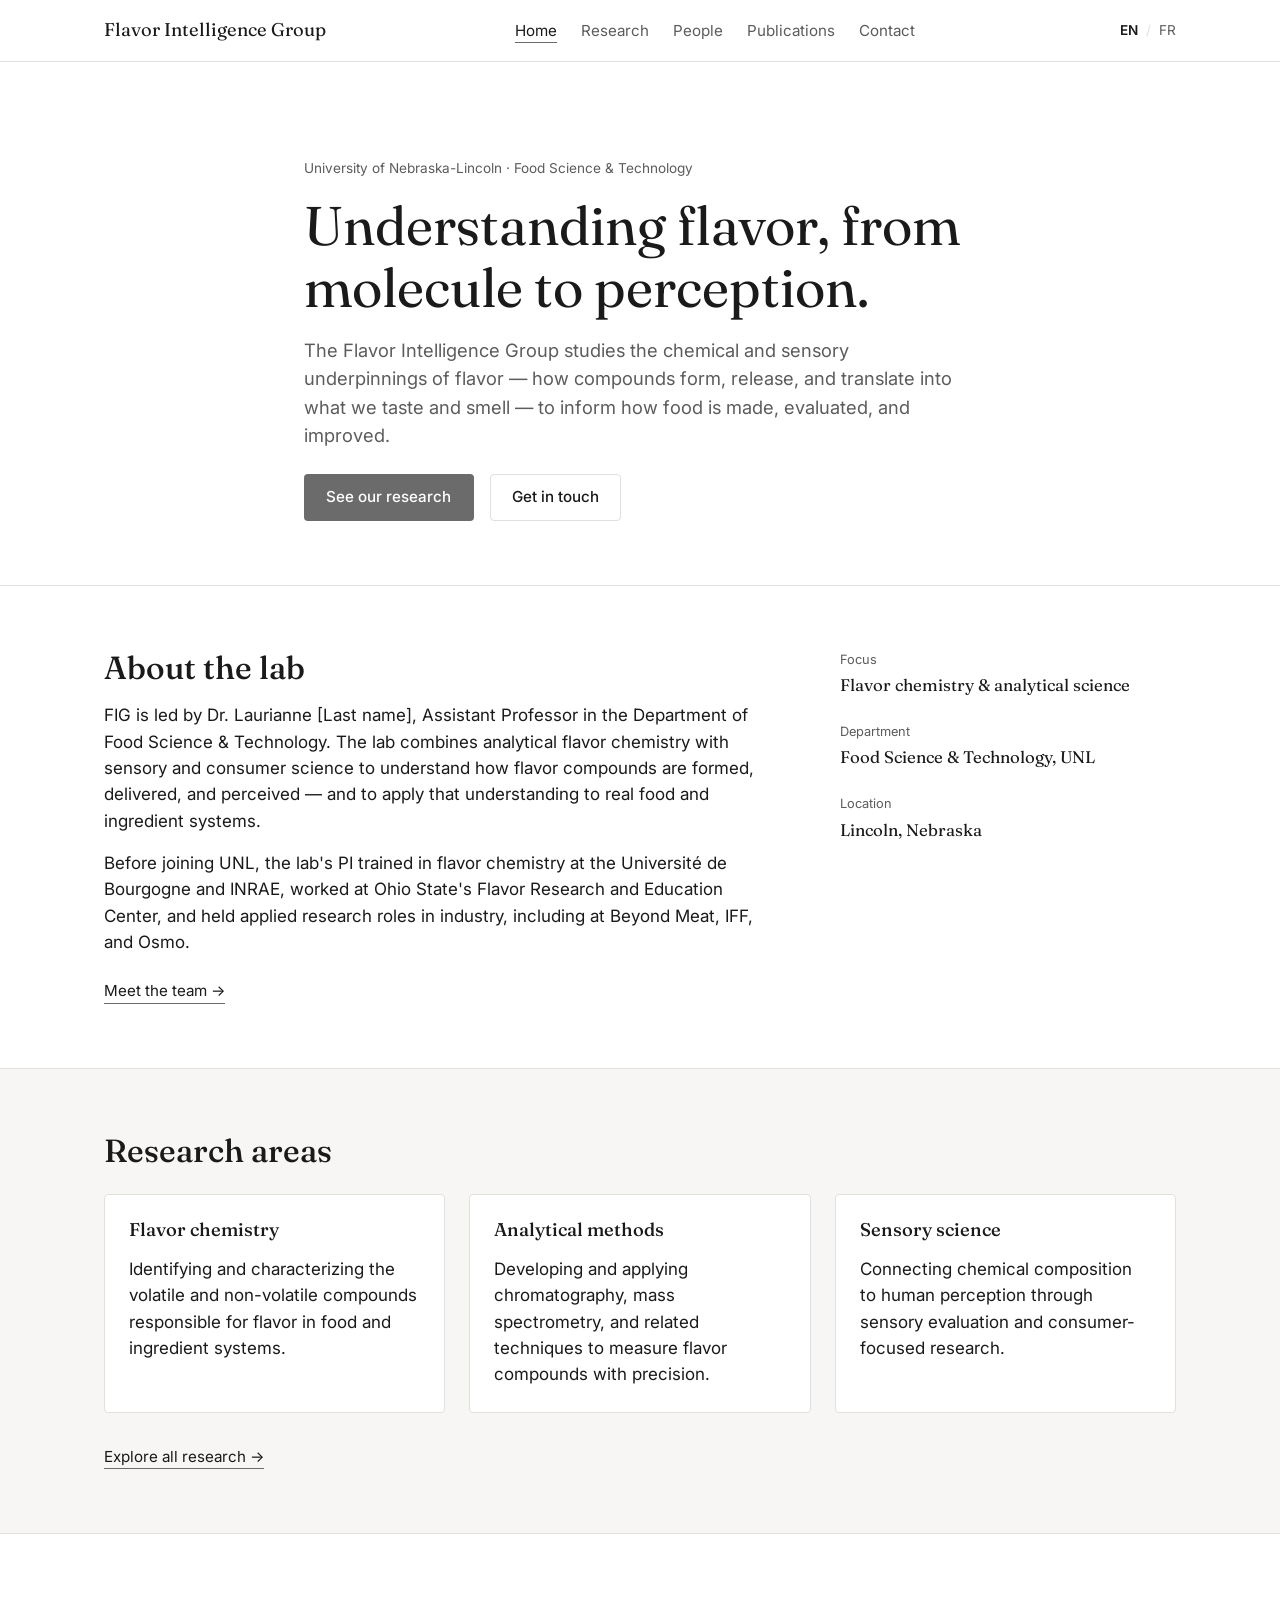
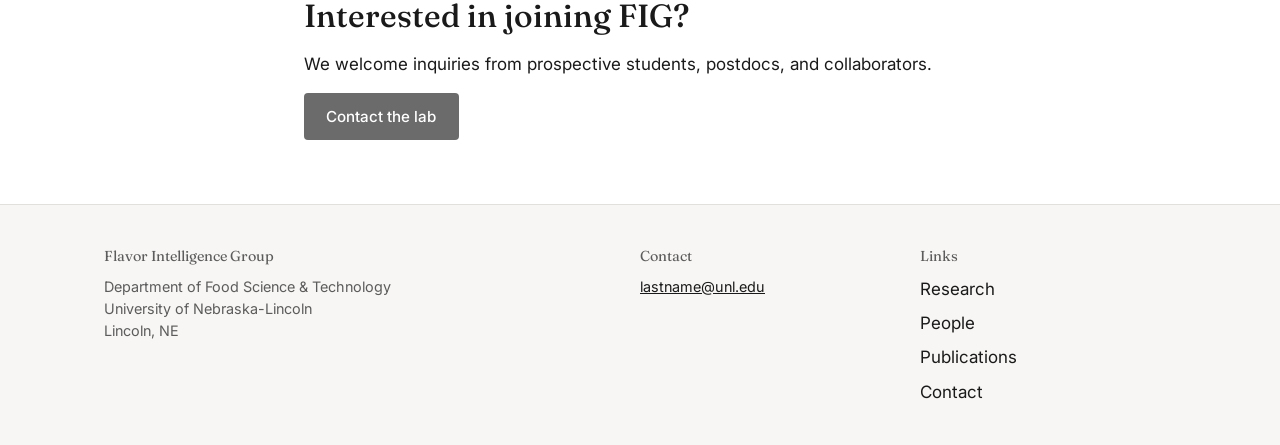
==== index.html @ 3fa43615 "Add EN/FR language toggle" ====
<!doctype html>
<html lang="en">
<head>
<meta charset="utf-8">
<meta name="viewport" content="width=device-width, initial-scale=1">
<title>Flavor Intelligence Group — UNL</title>
<meta name="description" content="The Flavor Intelligence Group (FIG) at the University of Nebraska-Lincoln studies the chemistry and perception of flavor.">
<link rel="preconnect" href="https://fonts.googleapis.com">
<link rel="preconnect" href="https://fonts.gstatic.com" crossorigin>
<link href="https://fonts.googleapis.com/css2?family=Fraunces:opsz,wght@9..144,400;9..144,500;9..144,600&family=Inter:wght@400;500;600&display=swap" rel="stylesheet">
<link rel="stylesheet" href="styles.css">
</head>
<body>

<header class="site-header">
  <div class="wrap header-inner">
    <a class="wordmark" href="index.html">
      <span class="wordmark-full">Flavor Intelligence Group</span>
      <span class="wordmark-short">FIG</span>
    </a>
    <nav class="site-nav" aria-label="Primary">
      <ul>
        <li><a href="index.html" aria-current="page" data-i18n="nav.home">Home</a></li>
        <li><a href="research.html" data-i18n="nav.research">Research</a></li>
        <li><a href="people.html" data-i18n="nav.people">People</a></li>
        <li><a href="publications.html" data-i18n="nav.publications">Publications</a></li>
        <li><a href="contact.html" data-i18n="nav.contact">Contact</a></li>
      </ul>
    </nav>
    <div class="lang-switch" role="group" aria-label="Language">
      <button type="button" data-lang="en" class="lang-btn is-active">EN</button>
      <span class="lang-sep" aria-hidden="true">/</span>
      <button type="button" data-lang="fr" class="lang-btn">FR</button>
    </div>
  </div>
</header>

<main>

  <!-- ============ HERO ============ -->
  <section class="hero">
    <div class="wrap hero-inner">
      <p class="eyebrow" data-i18n="hero.eyebrow">University of Nebraska-Lincoln · Food Science &amp; Technology</p>
      <h1 data-i18n="hero.title">Understanding flavor, from molecule to perception.</h1>
      <p class="hero-lede" data-i18n="hero.lede">
        The Flavor Intelligence Group studies the chemical and sensory
        underpinnings of flavor — how compounds form, release, and
        translate into what we taste and smell — to inform how food is
        made, evaluated, and improved.
      </p>
      <div class="hero-actions">
        <a class="button button-primary" href="research.html" data-i18n="hero.ctaResearch">See our research</a>
        <a class="button button-ghost" href="contact.html" data-i18n="hero.ctaContact">Get in touch</a>
      </div>
    </div>
  </section>

  <!-- ============ INTRO / PI STATEMENT ============ -->
  <section class="section intro">
    <div class="wrap intro-grid">
      <div class="intro-text">
        <h2 data-i18n="about.title">About the lab</h2>
        <p data-i18n="about.p1">
          FIG is led by Dr. Laurianne [Last name], Assistant Professor in
          the Department of Food Science &amp; Technology. The lab combines
          analytical flavor chemistry with sensory and consumer science to
          understand how flavor compounds are formed, delivered, and
          perceived — and to apply that understanding to real food and
          ingredient systems.
        </p>
        <p data-i18n="about.p2">
          Before joining UNL, the lab's PI trained in flavor chemistry at
          the Université de Bourgogne and INRAE, worked at Ohio State's
          Flavor Research and Education Center, and held applied research
          roles in industry, including at Beyond Meat, IFF, and Osmo.
        </p>
        <a class="text-link" href="people.html" data-i18n="about.link">Meet the team →</a>
      </div>
      <div class="intro-fact">
        <dl class="fact-list">
          <div class="fact">
            <dt data-i18n="fact.focus.label">Focus</dt>
            <dd data-i18n="fact.focus.value">Flavor chemistry &amp; analytical science</dd>
          </div>
          <div class="fact">
            <dt data-i18n="fact.dept.label">Department</dt>
            <dd data-i18n="fact.dept.value">Food Science &amp; Technology, UNL</dd>
          </div>
          <div class="fact">
            <dt data-i18n="fact.location.label">Location</dt>
            <dd data-i18n="fact.location.value">Lincoln, Nebraska</dd>
          </div>
        </dl>
      </div>
    </div>
  </section>

  <!-- ============ RESEARCH AREAS ============ -->
  <section class="section research-teaser">
    <div class="wrap">
      <h2 data-i18n="research.title">Research areas</h2>
      <div class="card-grid">
        <article class="card">
          <h3 data-i18n="research.card1.title">Flavor chemistry</h3>
          <p data-i18n="research.card1.body">
            Identifying and characterizing the volatile and non-volatile
            compounds responsible for flavor in food and ingredient
            systems.
          </p>
        </article>
        <article class="card">
          <h3 data-i18n="research.card2.title">Analytical methods</h3>
          <p data-i18n="research.card2.body">
            Developing and applying chromatography, mass spectrometry, and
            related techniques to measure flavor compounds with precision.
          </p>
        </article>
        <article class="card">
          <h3 data-i18n="research.card3.title">Sensory science</h3>
          <p data-i18n="research.card3.body">
            Connecting chemical composition to human perception through
            sensory evaluation and consumer-focused research.
          </p>
        </article>
      </div>
      <a class="text-link" href="research.html" data-i18n="research.link">Explore all research →</a>
    </div>
  </section>

  <!-- ============ CALLOUT / JOIN ============ -->
  <section class="section callout">
    <div class="wrap callout-inner">
      <h2 data-i18n="callout.title">Interested in joining FIG?</h2>
      <p data-i18n="callout.body">We welcome inquiries from prospective students, postdocs, and collaborators.</p>
      <a class="button button-primary" href="contact.html" data-i18n="callout.cta">Contact the lab</a>
    </div>
  </section>

</main>

<footer class="site-footer">
  <div class="wrap footer-inner">
    <div>
      <p class="footer-title">Flavor Intelligence Group</p>
      <p data-i18n="footer.address">Department of Food Science &amp; Technology<br>
      University of Nebraska-Lincoln<br>
      Lincoln, NE</p>
    </div>
    <div>
      <p class="footer-title" data-i18n="footer.contactTitle">Contact</p>
      <p><a href="mailto:lastname@unl.edu">lastname@unl.edu</a></p>
    </div>
    <div>
      <p class="footer-title" data-i18n="footer.linksTitle">Links</p>
      <ul class="footer-links">
        <li><a href="research.html" data-i18n="nav.research">Research</a></li>
        <li><a href="people.html" data-i18n="nav.people">People</a></li>
        <li><a href="publications.html" data-i18n="nav.publications">Publications</a></li>
        <li><a href="contact.html" data-i18n="nav.contact">Contact</a></li>
      </ul>
    </div>
  </div>
</footer>

<script>
(function () {
  var translations = {
    en: {
      "nav.home": "Home",
      "nav.research": "Research",
      "nav.people": "People",
      "nav.publications": "Publications",
      "nav.contact": "Contact",
      "hero.eyebrow": "University of Nebraska-Lincoln · Food Science &amp; Technology",
      "hero.title": "Understanding flavor, from molecule to perception.",
      "hero.lede": "The Flavor Intelligence Group studies the chemical and sensory underpinnings of flavor — how compounds form, release, and translate into what we taste and smell — to inform how food is made, evaluated, and improved.",
      "hero.ctaResearch": "See our research",
      "hero.ctaContact": "Get in touch",
      "about.title": "About the lab",
      "about.p1": "FIG is led by Dr. Laurianne [Last name], Assistant Professor in the Department of Food Science &amp; Technology. The lab combines analytical flavor chemistry with sensory and consumer science to understand how flavor compounds are formed, delivered, and perceived — and to apply that understanding to real food and ingredient systems.",
      "about.p2": "Before joining UNL, the lab's PI trained in flavor chemistry at the Université de Bourgogne and INRAE, worked at Ohio State's Flavor Research and Education Center, and held applied research roles in industry, including at Beyond Meat, IFF, and Osmo.",
      "about.link": "Meet the team →",
      "fact.focus.label": "Focus",
      "fact.focus.value": "Flavor chemistry &amp; analytical science",
      "fact.dept.label": "Department",
      "fact.dept.value": "Food Science &amp; Technology, UNL",
      "fact.location.label": "Location",
      "fact.location.value": "Lincoln, Nebraska",
      "research.title": "Research areas",
      "research.card1.title": "Flavor chemistry",
      "research.card1.body": "Identifying and characterizing the volatile and non-volatile compounds responsible for flavor in food and ingredient systems.",
      "research.card2.title": "Analytical methods",
      "research.card2.body": "Developing and applying chromatography, mass spectrometry, and related techniques to measure flavor compounds with precision.",
      "research.card3.title": "Sensory science",
      "research.card3.body": "Connecting chemical composition to human perception through sensory evaluation and consumer-focused research.",
      "research.link": "Explore all research →",
      "callout.title": "Interested in joining FIG?",
      "callout.body": "We welcome inquiries from prospective students, postdocs, and collaborators.",
      "callout.cta": "Contact the lab",
      "footer.address": "Department of Food Science &amp; Technology<br>University of Nebraska-Lincoln<br>Lincoln, NE",
      "footer.contactTitle": "Contact",
      "footer.linksTitle": "Links",
      "title": "Flavor Intelligence Group — UNL",
      "metaDescription": "The Flavor Intelligence Group (FIG) at the University of Nebraska-Lincoln studies the chemistry and perception of flavor."
    },
    fr: {
      "nav.home": "Accueil",
      "nav.research": "Recherche",
      "nav.people": "Équipe",
      "nav.publications": "Publications",
      "nav.contact": "Contact",
      "hero.eyebrow": "University of Nebraska-Lincoln · Sciences et technologie des aliments",
      "hero.title": "Comprendre la flaveur, de la molécule à la perception.",
      "hero.lede": "Le Flavor Intelligence Group étudie les fondements chimiques et sensoriels de la flaveur — comment les composés se forment, se libèrent et se traduisent en goût et en odeur — pour éclairer la façon dont les aliments sont conçus, évalués et améliorés.",
      "hero.ctaResearch": "Découvrir nos recherches",
      "hero.ctaContact": "Nous contacter",
      "about.title": "À propos du laboratoire",
      "about.p1": "Le FIG est dirigé par le Dr Laurianne [Nom de famille], professeure adjointe au Département des sciences et technologie des aliments. Le laboratoire allie la chimie analytique de la flaveur aux sciences sensorielles et du consommateur afin de comprendre comment les composés de flaveur se forment, se libèrent et sont perçus — et d'appliquer ces connaissances à des systèmes alimentaires et ingrédients réels.",
      "about.p2": "Avant de rejoindre l'UNL, la responsable du laboratoire s'est formée à la chimie de la flaveur à l'Université de Bourgogne et à l'INRAE, a travaillé au Flavor Research and Education Center de l'Ohio State University, et a occupé des postes de recherche appliquée dans l'industrie, notamment chez Beyond Meat, IFF et Osmo.",
      "about.link": "Découvrir l'équipe →",
      "fact.focus.label": "Domaine",
      "fact.focus.value": "Chimie de la flaveur et sciences analytiques",
      "fact.dept.label": "Département",
      "fact.dept.value": "Sciences et technologie des aliments, UNL",
      "fact.location.label": "Localisation",
      "fact.location.value": "Lincoln, Nebraska",
      "research.title": "Axes de recherche",
      "research.card1.title": "Chimie de la flaveur",
      "research.card1.body": "Identifier et caractériser les composés volatils et non volatils responsables de la flaveur dans les aliments et les ingrédients.",
      "research.card2.title": "Méthodes analytiques",
      "research.card2.body": "Développer et appliquer la chromatographie, la spectrométrie de masse et des techniques associées pour mesurer les composés de flaveur avec précision.",
      "research.card3.title": "Sciences sensorielles",
      "research.card3.body": "Relier la composition chimique à la perception humaine par l'évaluation sensorielle et des recherches centrées sur le consommateur.",
      "research.link": "Explorer toutes nos recherches →",
      "callout.title": "Vous souhaitez rejoindre le FIG ?",
      "callout.body": "Nous accueillons volontiers les candidatures d'étudiants, de postdoctorants et de collaborateurs potentiels.",
      "callout.cta": "Contacter le laboratoire",
      "footer.address": "Département des sciences et technologie des aliments<br>University of Nebraska-Lincoln<br>Lincoln, NE",
      "footer.contactTitle": "Contact",
      "footer.linksTitle": "Liens",
      "title": "Flavor Intelligence Group — UNL",
      "metaDescription": "Le Flavor Intelligence Group (FIG) de l'University of Nebraska-Lincoln étudie la chimie et la perception de la flaveur."
    }
  };

  var STORAGE_KEY = "fig-lang";

  function applyLang(lang) {
    var dict = translations[lang] || translations.en;
    document.querySelectorAll("[data-i18n]").forEach(function (el) {
      var key = el.getAttribute("data-i18n");
      if (dict[key] !== undefined) el.innerHTML = dict[key];
    });
    document.title = dict.title;
    var metaDesc = document.querySelector('meta[name="description"]');
    if (metaDesc) metaDesc.setAttribute("content", dict.metaDescription);
    document.documentElement.setAttribute("lang", lang);
    document.querySelectorAll(".lang-btn").forEach(function (btn) {
      btn.classList.toggle("is-active", btn.getAttribute("data-lang") === lang);
    });
    try { localStorage.setItem(STORAGE_KEY, lang); } catch (e) {}
  }

  document.querySelectorAll(".lang-btn").forEach(function (btn) {
    btn.addEventListener("click", function () {
      applyLang(btn.getAttribute("data-lang"));
    });
  });

  var saved;
  try { saved = localStorage.getItem(STORAGE_KEY); } catch (e) {}
  if (saved === "fr" || saved === "en") applyLang(saved);
})();
</script>

</body>
</html>
---- styles.css ----
/* =========================================================
   FIG — foundation stylesheet
   Everything you're likely to want to restyle lives in the
   :root block below. Swap these values and the whole site
   follows. Layout/structure rules are further down and
   shouldn't need to change much.
   ========================================================= */

:root {
  /* ---- Color: replace with your own palette ---- */
  --color-bg:        #ffffff;
  --color-bg-alt:     #f7f6f4;   /* used for alternating section backgrounds */
  --color-text:       #1a1a1a;
  --color-text-muted: #5c5c5c;
  --color-border:     #e2e0dc;
  --color-accent:     #6b6b6b;   /* placeholder — swap for your brand color */
  --color-accent-contrast: #ffffff; /* text color on top of --color-accent */

  /* ---- Type ---- */
  --font-display: "Fraunces", Georgia, "Times New Roman", serif;
  --font-body: "Inter", -apple-system, BlinkMacSystemFont, "Segoe UI", sans-serif;

  /* ---- Scale & rhythm ---- */
  --content-max: 1120px;
  --content-narrow: 720px;
  --radius: 4px;
  --space-1: 0.5rem;
  --space-2: 1rem;
  --space-3: 1.5rem;
  --space-4: 2.5rem;
  --space-5: 4rem;
  --space-6: 6rem;
}

/* ---------------------------------------------------------
   Reset & base
   --------------------------------------------------------- */
*, *::before, *::after { box-sizing: border-box; }

html {
  -webkit-text-size-adjust: 100%;
}

body {
  margin: 0;
  font-family: var(--font-body);
  color: var(--color-text);
  background: var(--color-bg);
  line-height: 1.55;
  font-size: 17px;
}

h1, h2, h3, h4 {
  font-family: var(--font-display);
  font-weight: 500;
  line-height: 1.15;
  margin: 0 0 var(--space-2);
}

h1 { font-size: clamp(2.2rem, 4.5vw, 3.4rem); font-weight: 400; }
h2 { font-size: clamp(1.5rem, 2.6vw, 2rem); }
h3 { font-size: 1.15rem; }

p {
  margin: 0 0 var(--space-2);
  max-width: 62ch;
  color: var(--color-text);
}

a {
  color: inherit;
}

ul { margin: 0; padding: 0; list-style: none; }
dl { margin: 0; }

img { max-width: 100%; display: block; }

.wrap {
  max-width: var(--content-max);
  margin: 0 auto;
  padding: 0 var(--space-3);
}

@media (prefers-reduced-motion: reduce) {
  * { transition: none !important; animation: none !important; }
}

/* ---------------------------------------------------------
   Header / nav
   --------------------------------------------------------- */
.site-header {
  border-bottom: 1px solid var(--color-border);
  background: var(--color-bg);
}

.header-inner {
  display: flex;
  align-items: center;
  justify-content: space-between;
  flex-wrap: wrap;
  gap: var(--space-2);
  padding-top: var(--space-2);
  padding-bottom: var(--space-2);
}

.wordmark {
  font-family: var(--font-display);
  font-size: 1.15rem;
  text-decoration: none;
  color: var(--color-text);
}

.wordmark-short { display: none; }

.site-nav ul {
  display: flex;
  flex-wrap: wrap;
  gap: var(--space-3);
}

.site-nav a {
  text-decoration: none;
  font-size: 0.95rem;
  color: var(--color-text-muted);
  padding-bottom: 2px;
  border-bottom: 1px solid transparent;
}

.site-nav a:hover,
.site-nav a[aria-current="page"] {
  color: var(--color-text);
  border-bottom-color: var(--color-accent);
}

/* ---------------------------------------------------------
   Language switcher
   --------------------------------------------------------- */
.lang-switch {
  display: flex;
  align-items: center;
  gap: var(--space-1);
  margin-left: var(--space-2);
}

.lang-btn {
  background: none;
  border: none;
  padding: 0;
  font-family: var(--font-body);
  font-size: 0.85rem;
  color: var(--color-text-muted);
  cursor: pointer;
}

.lang-btn.is-active {
  color: var(--color-text);
  font-weight: 600;
}

.lang-btn:hover {
  color: var(--color-text);
}

.lang-sep {
  color: var(--color-border);
  font-size: 0.85rem;
}

/* ---------------------------------------------------------
   Buttons & links
   --------------------------------------------------------- */
.button {
  display: inline-block;
  padding: 0.7em 1.4em;
  border-radius: var(--radius);
  text-decoration: none;
  font-size: 0.95rem;
  font-weight: 500;
  border: 1px solid transparent;
}

.button-primary {
  background: var(--color-accent);
  color: var(--color-accent-contrast);
}

.button-ghost {
  border-color: var(--color-border);
  color: var(--color-text);
}

.text-link {
  display: inline-block;
  margin-top: var(--space-1);
  text-decoration: none;
  color: var(--color-text);
  border-bottom: 1px solid var(--color-accent);
  font-size: 0.95rem;
}

/* ---------------------------------------------------------
   Hero
   --------------------------------------------------------- */
.hero {
  padding: var(--space-6) 0 var(--space-5);
}

.hero-inner { max-width: var(--content-narrow); }

.eyebrow {
  font-size: 0.85rem;
  color: var(--color-text-muted);
  margin-bottom: var(--space-2);
}

.hero-lede {
  font-size: 1.15rem;
  color: var(--color-text-muted);
}

.hero-actions {
  display: flex;
  gap: var(--space-2);
  margin-top: var(--space-3);
  flex-wrap: wrap;
}

/* ---------------------------------------------------------
   Generic section spacing
   --------------------------------------------------------- */
.section {
  padding: var(--space-5) 0;
  border-top: 1px solid var(--color-border);
}

/* ---------------------------------------------------------
   Intro / about grid
   --------------------------------------------------------- */
.intro-grid {
  display: grid;
  grid-template-columns: 2fr 1fr;
  gap: var(--space-5);
  align-items: start;
}

.fact-list {
  display: flex;
  flex-direction: column;
  gap: var(--space-3);
}

.fact dt {
  font-size: 0.8rem;
  text-transform: none;
  color: var(--color-text-muted);
  margin-bottom: 0.2em;
}

.fact dd {
  margin: 0;
  font-family: var(--font-display);
  font-size: 1.05rem;
}

/* ---------------------------------------------------------
   Research cards
   --------------------------------------------------------- */
.research-teaser {
  background: var(--color-bg-alt);
}

.card-grid {
  display: grid;
  grid-template-columns: repeat(3, 1fr);
  gap: var(--space-3);
  margin: var(--space-3) 0 var(--space-3);
}

.card {
  padding: var(--space-3);
  background: var(--color-bg);
  border: 1px solid var(--color-border);
  border-radius: var(--radius);
}

.card p { margin-bottom: 0; }

/* ---------------------------------------------------------
   Callout
   --------------------------------------------------------- */
.callout-inner {
  max-width: var(--content-narrow);
}

/* ---------------------------------------------------------
   Footer
   --------------------------------------------------------- */
.site-footer {
  border-top: 1px solid var(--color-border);
  padding: var(--space-4) 0;
  background: var(--color-bg-alt);
}

.footer-inner {
  display: grid;
  grid-template-columns: 2fr 1fr 1fr;
  gap: var(--space-3);
}

.footer-title {
  font-family: var(--font-display);
  font-size: 0.95rem;
  margin-bottom: var(--space-1);
}

.footer-links {
  display: flex;
  flex-direction: column;
  gap: var(--space-1);
}

.footer-links a { text-decoration: none; }
.footer-links a:hover { text-decoration: underline; }

.site-footer p {
  font-size: 0.9rem;
  color: var(--color-text-muted);
}

.site-footer a { color: var(--color-text); }

/* ---------------------------------------------------------
   Responsive
   --------------------------------------------------------- */
@media (max-width: 800px) {
  .intro-grid { grid-template-columns: 1fr; }
  .card-grid { grid-template-columns: 1fr; }
  .footer-inner { grid-template-columns: 1fr; }
}

@media (max-width: 480px) {
  .wordmark-full { display: none; }
  .wordmark-short { display: inline; }
}
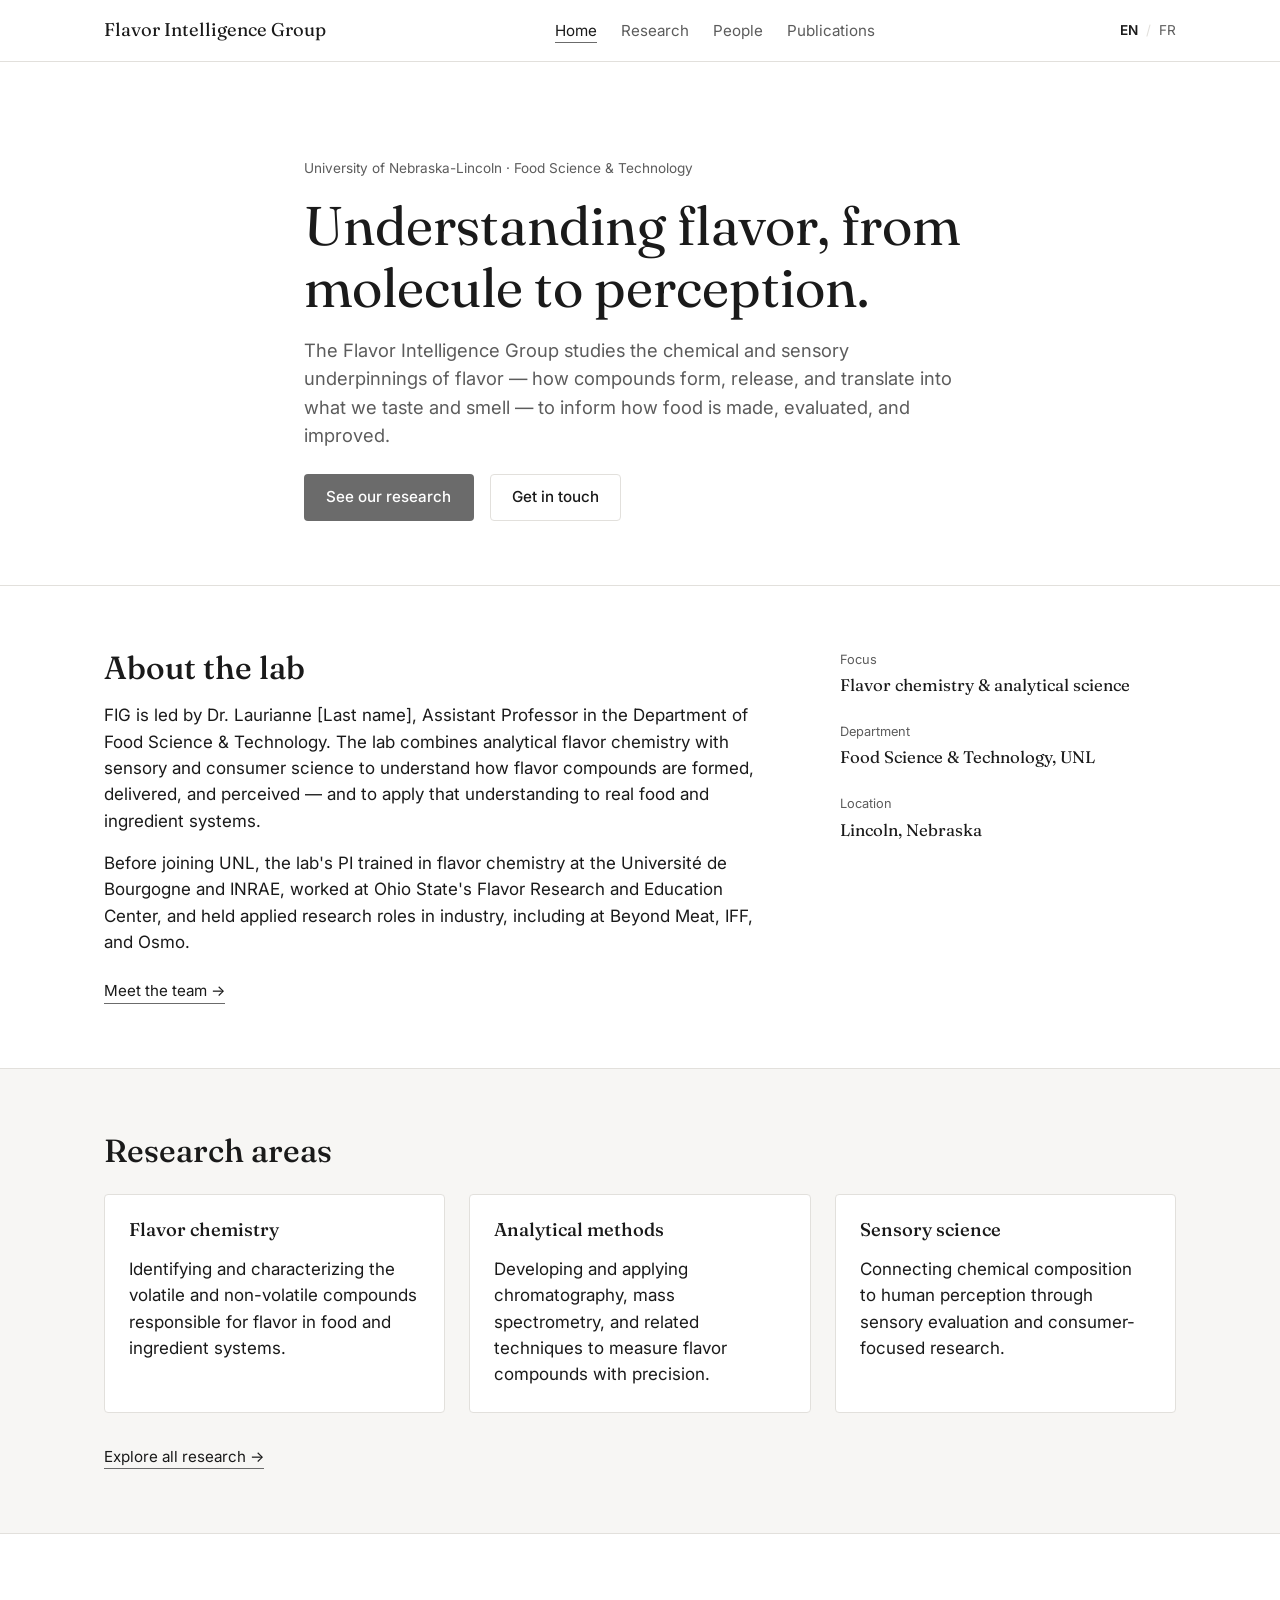
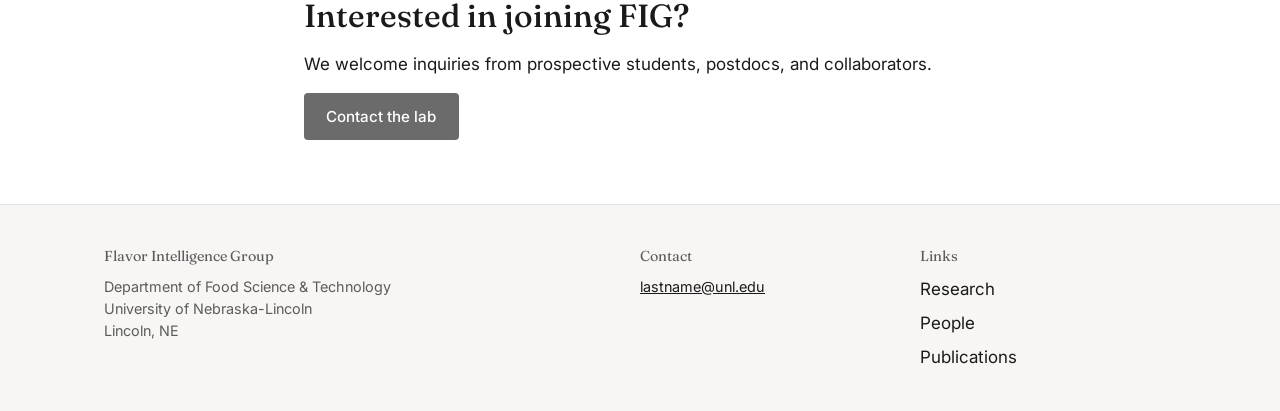
==== commit 99cc5761: "Remove contact page references" ====
--- a/index.html
+++ b/index.html
@@ -24,7 +24,6 @@
         <li><a href="research.html" data-i18n="nav.research">Research</a></li>
         <li><a href="people.html" data-i18n="nav.people">People</a></li>
         <li><a href="publications.html" data-i18n="nav.publications">Publications</a></li>
-        <li><a href="contact.html" data-i18n="nav.contact">Contact</a></li>
       </ul>
     </nav>
     <div class="lang-switch" role="group" aria-label="Language">
@@ -50,7 +49,7 @@
       </p>
       <div class="hero-actions">
         <a class="button button-primary" href="research.html" data-i18n="hero.ctaResearch">See our research</a>
-        <a class="button button-ghost" href="contact.html" data-i18n="hero.ctaContact">Get in touch</a>
+        <a class="button button-ghost" href="mailto:lastname@unl.edu" data-i18n="hero.ctaContact">Get in touch</a>
       </div>
     </div>
   </section>
@@ -132,7 +131,7 @@
     <div class="wrap callout-inner">
       <h2 data-i18n="callout.title">Interested in joining FIG?</h2>
       <p data-i18n="callout.body">We welcome inquiries from prospective students, postdocs, and collaborators.</p>
-      <a class="button button-primary" href="contact.html" data-i18n="callout.cta">Contact the lab</a>
+      <a class="button button-primary" href="mailto:lastname@unl.edu" data-i18n="callout.cta">Contact the lab</a>
     </div>
   </section>
 
@@ -156,7 +155,6 @@
         <li><a href="research.html" data-i18n="nav.research">Research</a></li>
         <li><a href="people.html" data-i18n="nav.people">People</a></li>
         <li><a href="publications.html" data-i18n="nav.publications">Publications</a></li>
-        <li><a href="contact.html" data-i18n="nav.contact">Contact</a></li>
       </ul>
     </div>
   </div>
--- a/styles.css
+++ b/styles.css
@@ -227,6 +227,75 @@
 }
 
 /* ---------------------------------------------------------
+   Publications page
+   --------------------------------------------------------- */
+.pub-stats {
+  display: flex;
+  gap: var(--space-4);
+  margin: var(--space-3) 0 var(--space-2);
+}
+
+.pub-stats dd {
+  font-family: var(--font-display);
+  font-size: 1.6rem;
+  margin: 0;
+}
+
+.pub-stats dt {
+  font-size: 0.8rem;
+  color: var(--color-text-muted);
+  margin: 0;
+}
+
+.pub-list {
+  border-top: 1px solid var(--color-border);
+}
+
+.pub-entry {
+  padding: var(--space-2) 0;
+  border-bottom: 1px solid var(--color-border);
+}
+
+.pub-title {
+  font-family: var(--font-display);
+  font-size: 1.05rem;
+  margin: 0 0 0.3em;
+  max-width: 68ch;
+}
+
+.pub-authors {
+  font-size: 0.92rem;
+  color: var(--color-text-muted);
+  margin: 0 0 0.2em;
+}
+
+.pub-meta {
+  font-size: 0.88rem;
+  color: var(--color-text-muted);
+  margin: 0;
+}
+
+.pub-badge {
+  display: inline-block;
+  margin-left: var(--space-1);
+  padding: 0.1em 0.6em;
+  border: 1px solid var(--color-border);
+  border-radius: 999px;
+  font-size: 0.78rem;
+}
+
+.pub-tag {
+  display: inline-block;
+  margin-left: 0.5em;
+  padding: 0.05em 0.5em;
+  background: var(--color-bg-alt);
+  border-radius: var(--radius);
+  font-size: 0.72rem;
+  color: var(--color-text-muted);
+  vertical-align: middle;
+}
+
+/* ---------------------------------------------------------
    Generic section spacing
    --------------------------------------------------------- */
 .section {
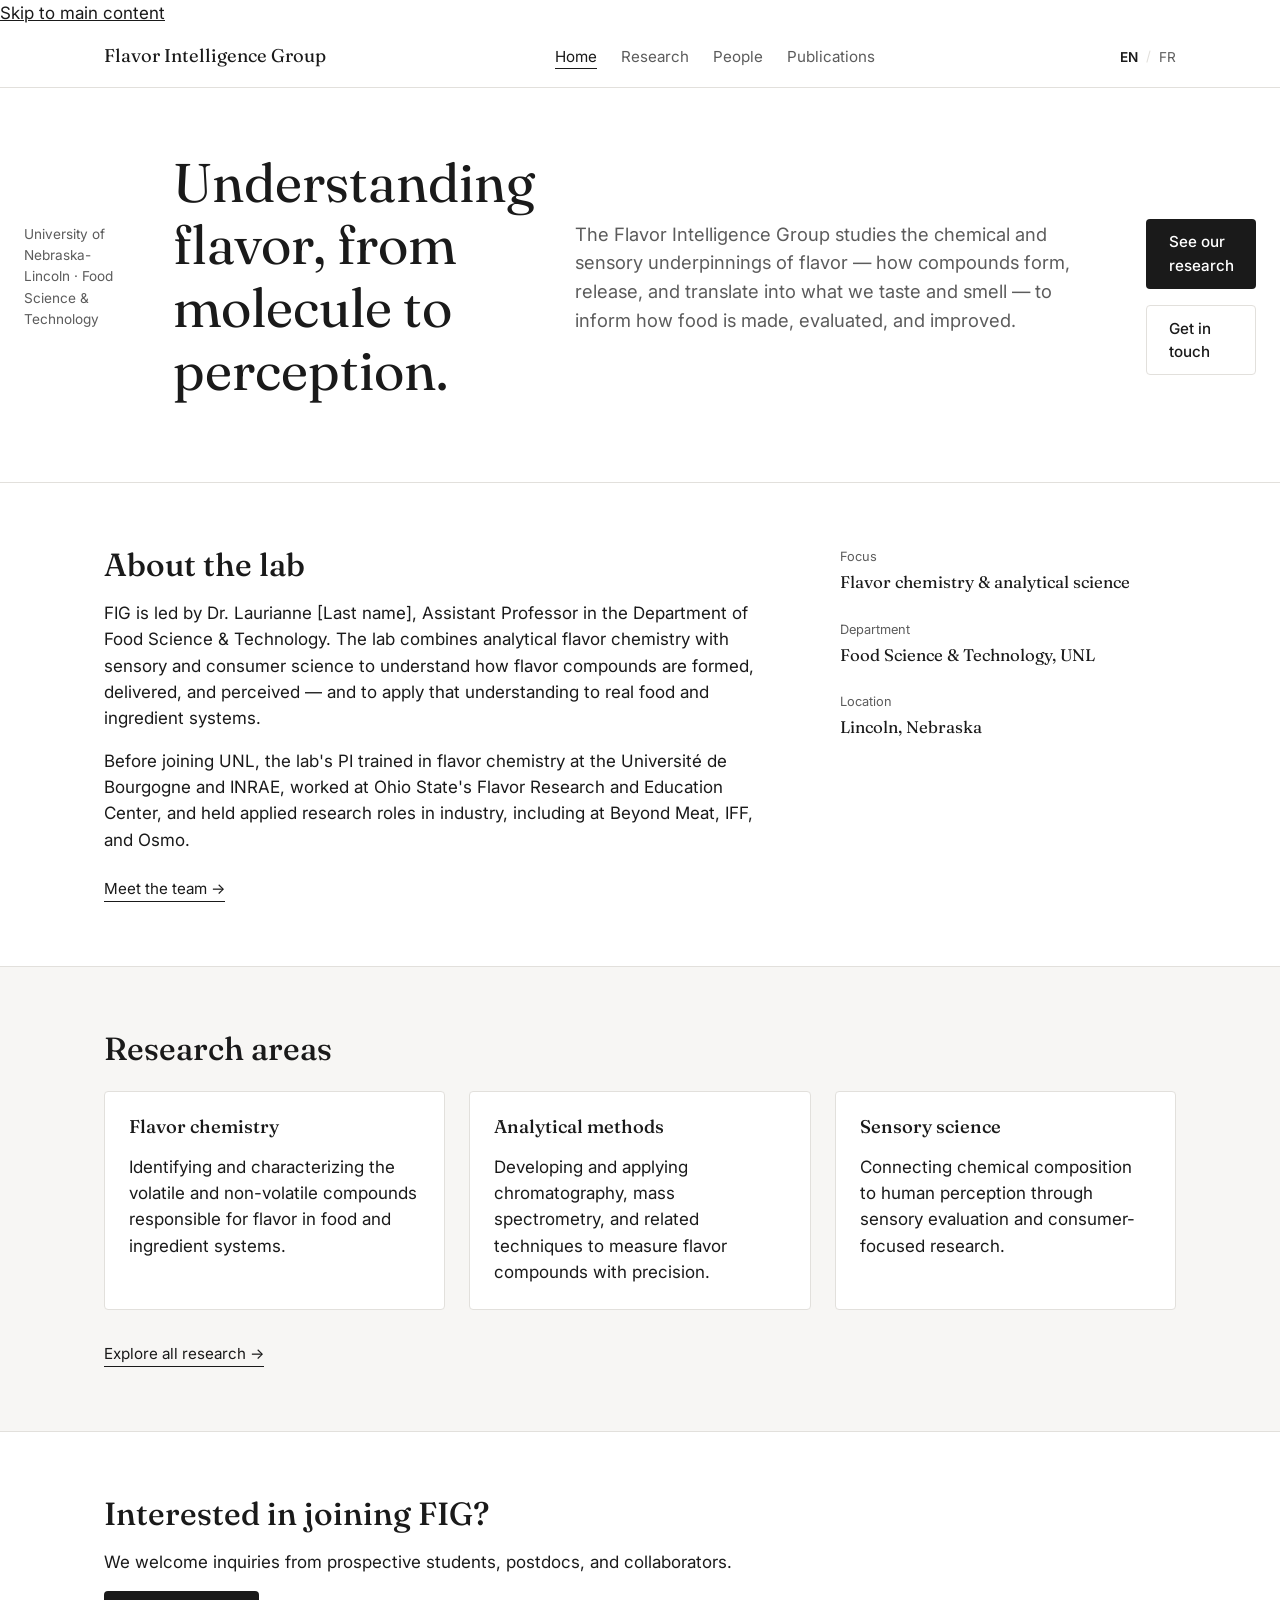
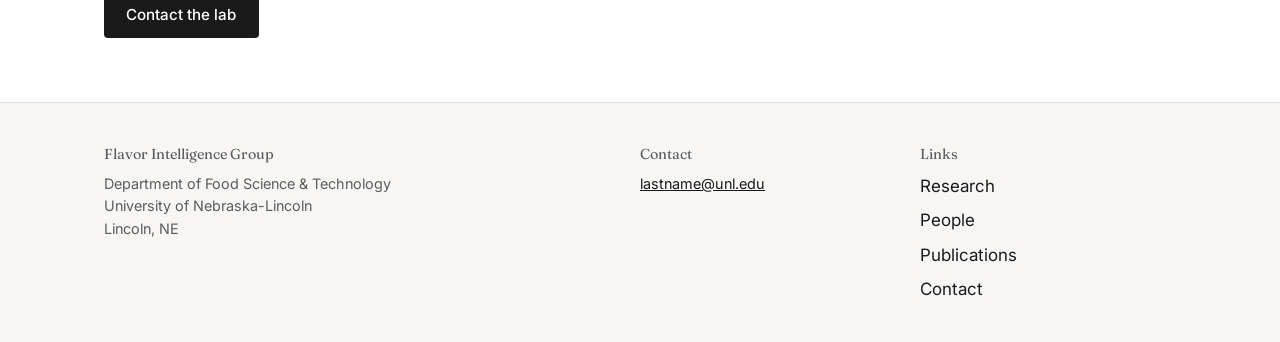
==== commit 9193ca9b: "Reorder publications stats under title, restore skip link with matching font" ====
--- a/index.html
+++ b/index.html
@@ -11,6 +11,9 @@
 <link rel="stylesheet" href="styles.css">
 </head>
 <body>
+
+<a class="skip-link" href="#main" data-i18n="skipLink">Skip to main content</a>
+
 
 <header class="site-header">
   <div class="wrap header-inner">
@@ -39,17 +42,18 @@
   <!-- ============ HERO ============ -->
   <section class="hero">
     <div class="wrap hero-inner">
-      <p class="eyebrow" data-i18n="hero.eyebrow">University of Nebraska-Lincoln · Food Science &amp; Technology</p>
+        <p class="eyebrow" data-i18n="hero.eyebrow">University of Nebraska-Lincoln · Food Science &amp; Technology</p>
       <h1 data-i18n="hero.title">Understanding flavor, from molecule to perception.</h1>
-      <p class="hero-lede" data-i18n="hero.lede">
+        <p class="hero-lede" data-i18n="hero.lede">
         The Flavor Intelligence Group studies the chemical and sensory
         underpinnings of flavor — how compounds form, release, and
         translate into what we taste and smell — to inform how food is
         made, evaluated, and improved.
-      </p>
-      <div class="hero-actions">
-        <a class="button button-primary" href="research.html" data-i18n="hero.ctaResearch">See our research</a>
-        <a class="button button-ghost" href="mailto:lastname@unl.edu" data-i18n="hero.ctaContact">Get in touch</a>
+        </p>
+        <div class="hero-actions">
+          <a class="button button-primary" href="research.html" data-i18n="hero.ctaResearch">See our research</a>
+          <a class="button button-ghost" href="mailto:lparavisini2@unl.edu" data-i18n="hero.ctaContact">Get in touch</a>
+        </div>
       </div>
     </div>
   </section>
@@ -131,7 +135,7 @@
     <div class="wrap callout-inner">
       <h2 data-i18n="callout.title">Interested in joining FIG?</h2>
       <p data-i18n="callout.body">We welcome inquiries from prospective students, postdocs, and collaborators.</p>
-      <a class="button button-primary" href="mailto:lastname@unl.edu" data-i18n="callout.cta">Contact the lab</a>
+      <a class="button button-primary" href="contact.html" data-i18n="callout.cta">Contact the lab</a>
     </div>
   </section>
 
@@ -155,6 +159,7 @@
         <li><a href="research.html" data-i18n="nav.research">Research</a></li>
         <li><a href="people.html" data-i18n="nav.people">People</a></li>
         <li><a href="publications.html" data-i18n="nav.publications">Publications</a></li>
+        <li><a href="contact.html" data-i18n="nav.contact">Contact</a></li>
       </ul>
     </div>
   </div>
--- a/styles.css
+++ b/styles.css
@@ -13,7 +13,7 @@
   --color-text:       #1a1a1a;
   --color-text-muted: #5c5c5c;
   --color-border:     #e2e0dc;
-  --color-accent:     #6b6b6b;   /* placeholder — swap for your brand color */
+  --color-accent:     #1a1a1a;   /* neutral black for now — swap in brand red later */
   --color-accent-contrast: #ffffff; /* text color on top of --color-accent */
 
   /* ---- Type ---- */
@@ -203,15 +203,51 @@
    Hero
    --------------------------------------------------------- */
 .hero {
-  padding: var(--space-6) 0 var(--space-5);
-}
-
-.hero-inner { max-width: var(--content-narrow); }
+  padding: var(--space-5) 0;
+  overflow: hidden;
+}
+
+.hero-inner {
+  max-width: none;
+  display: flex;
+  align-items: center;
+  gap: var(--space-4);
+}
+
+.hero-visual {
+  flex: 0 0 38%;
+  min-width: 0;
+  aspect-ratio: 4 / 5;
+  overflow: hidden;
+  border-radius: var(--radius);
+}
+
+.hero-visual img {
+  width: 100%;
+  height: 100%;
+  object-fit: cover;
+  object-position: left center;
+}
+
+.hero-content {
+  flex: 1 1 auto;
+  min-width: 0;
+  max-width: var(--content-narrow);
+}
 
 .eyebrow {
   font-size: 0.85rem;
   color: var(--color-text-muted);
   margin-bottom: var(--space-2);
+}
+
+.hero-tagline {
+  font-size: 0.8rem;
+  letter-spacing: 0.06em;
+  text-transform: uppercase;
+  color: var(--color-accent);
+  font-weight: 600;
+  margin: -0.4em 0 var(--space-2);
 }
 
 .hero-lede {
@@ -224,6 +260,22 @@
   gap: var(--space-2);
   margin-top: var(--space-3);
   flex-wrap: wrap;
+}
+
+@media (max-width: 900px) {
+  .hero-inner {
+    flex-direction: column-reverse;
+    text-align: left;
+  }
+  .hero-visual {
+    flex-basis: auto;
+    width: 70%;
+    aspect-ratio: 1 / 1;
+    align-self: flex-start;
+  }
+  .hero-content {
+    max-width: none;
+  }
 }
 
 /* ---------------------------------------------------------
@@ -356,13 +408,6 @@
 .card p { margin-bottom: 0; }
 
 /* ---------------------------------------------------------
-   Callout
-   --------------------------------------------------------- */
-.callout-inner {
-  max-width: var(--content-narrow);
-}
-
-/* ---------------------------------------------------------
    Footer
    --------------------------------------------------------- */
 .site-footer {
@@ -400,6 +445,64 @@
 .site-footer a { color: var(--color-text); }
 
 /* ---------------------------------------------------------
+   People page
+   --------------------------------------------------------- */
+.people-visual {
+  flex: 0 0 240px;
+  aspect-ratio: 1 / 1;
+  border-radius: 50%;
+}
+
+.people-visual img {
+  object-position: center;
+}
+
+.people-role {
+  font-size: 1.05rem;
+  color: var(--color-text-muted);
+  margin: -0.4em 0 var(--space-3);
+}
+
+.degree-table {
+  width: 100%;
+  max-width: 760px;
+  border-collapse: collapse;
+  margin-top: var(--space-3);
+  font-size: 0.95rem;
+}
+
+.degree-table th,
+.degree-table td {
+  text-align: left;
+  padding: 0.7em 1em 0.7em 0;
+  border-bottom: 1px solid var(--color-border);
+}
+
+.degree-table th {
+  font-weight: 500;
+  color: var(--color-text-muted);
+  font-size: 0.8rem;
+}
+
+@media (max-width: 900px) {
+  .people-visual {
+    flex-basis: auto;
+    width: 160px;
+    align-self: flex-start;
+  }
+}
+
+@media (max-width: 560px) {
+  .degree-table {
+    font-size: 0.85rem;
+  }
+  .degree-table th,
+  .degree-table td {
+    padding: 0.5em 0.5em 0.5em 0;
+  }
+}
+
+/* ---------------------------------------------------------
    Responsive
    --------------------------------------------------------- */
 @media (max-width: 800px) {
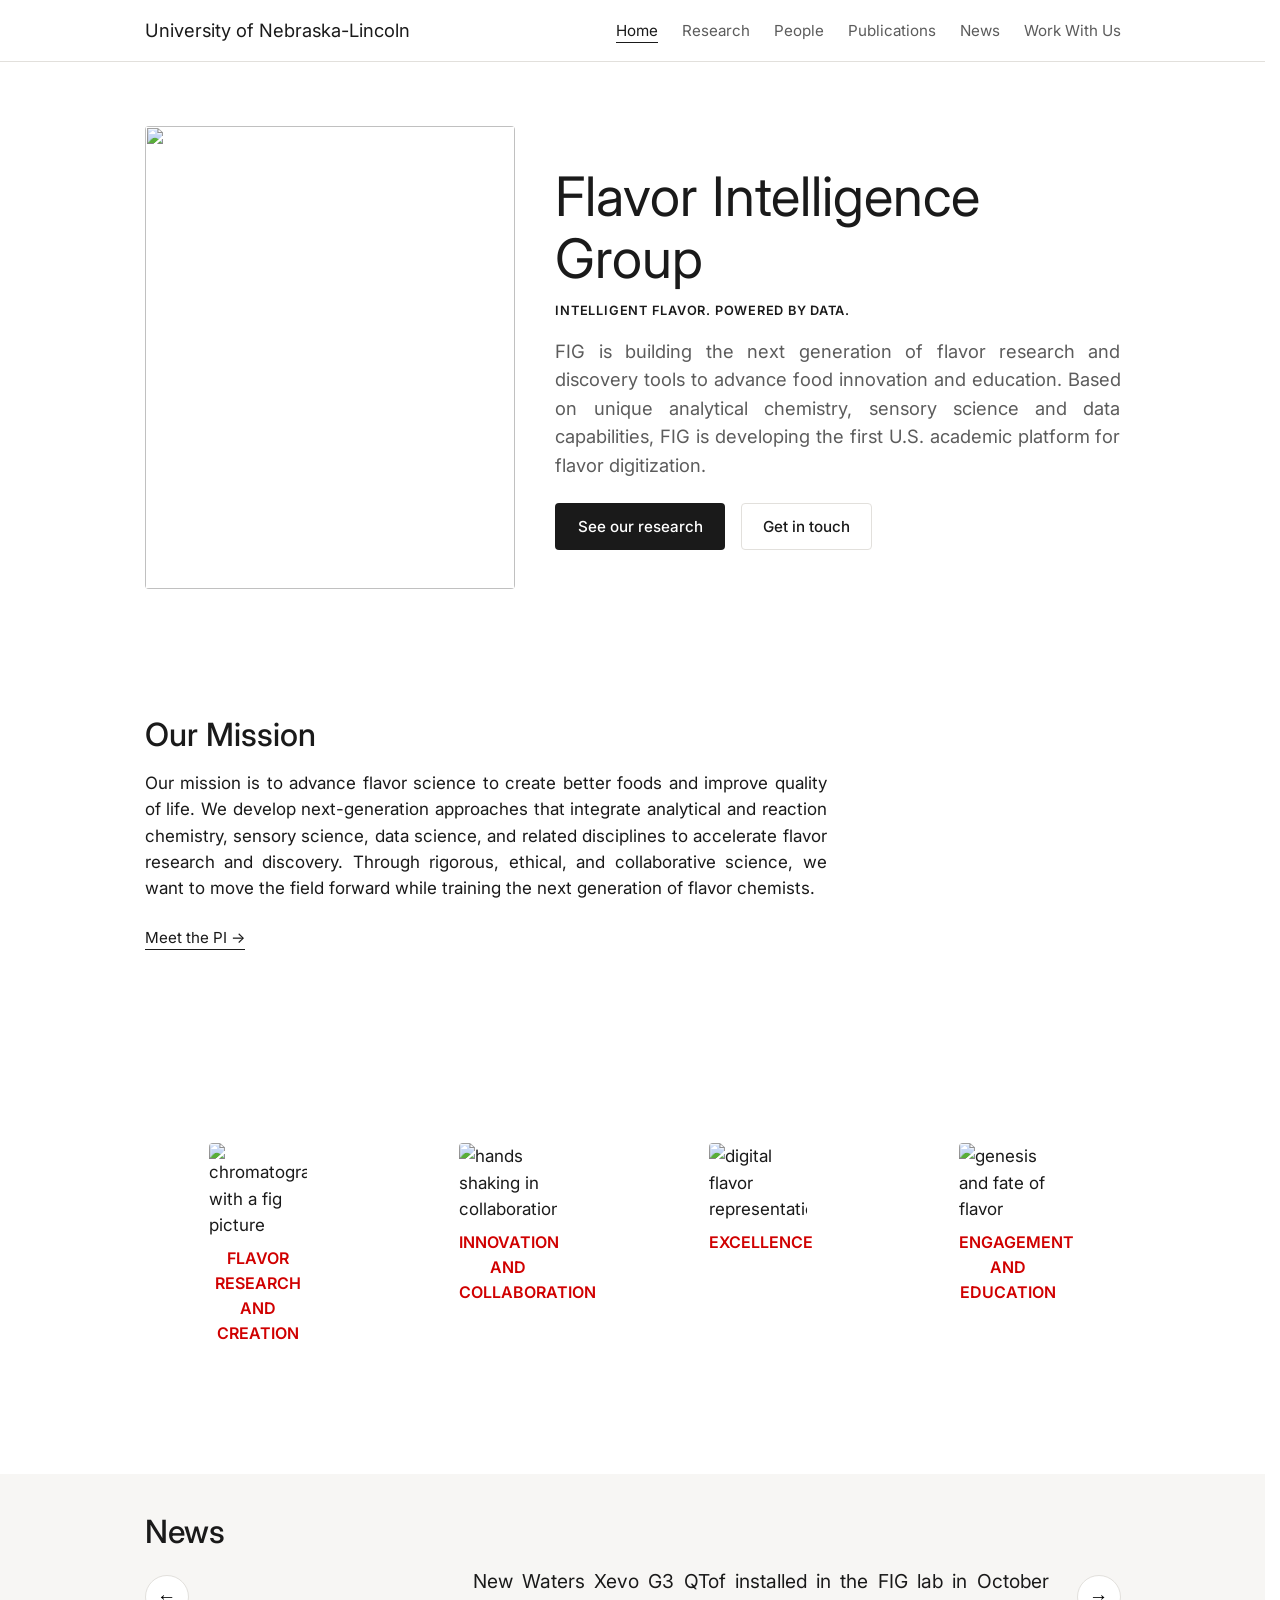
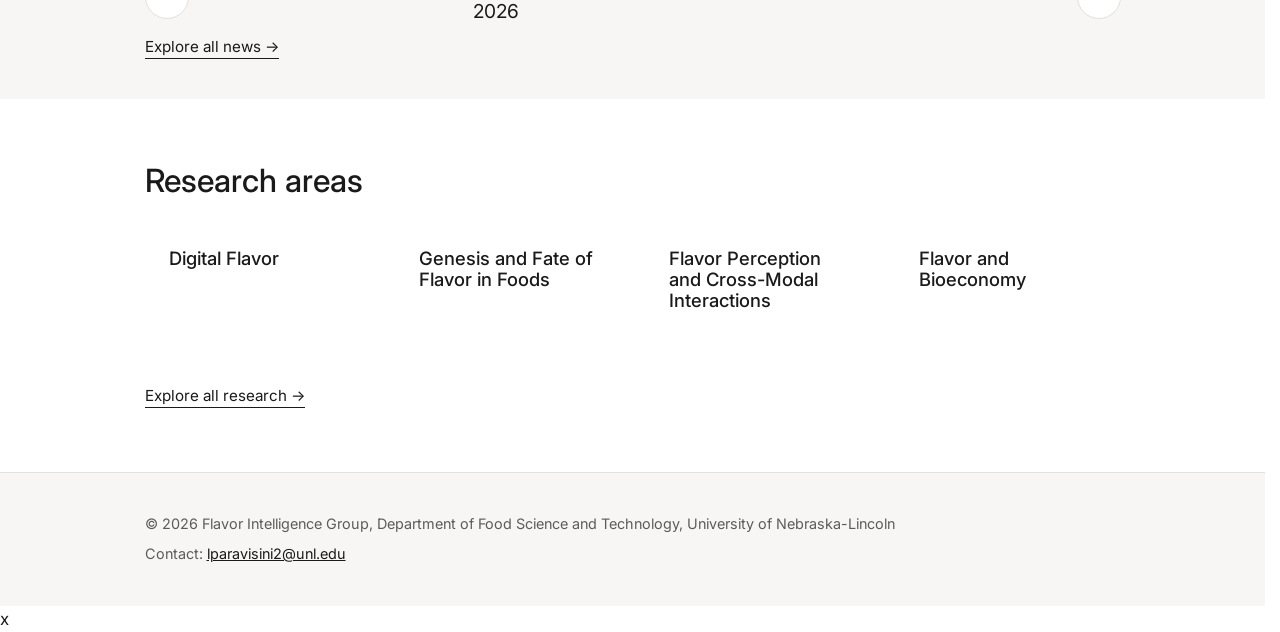
==== commit cf99f229: "Add files via upload" ====
--- a/index.html
+++ b/index.html
@@ -12,130 +12,128 @@
 </head>
 <body>
 
-<a class="skip-link" href="#main" data-i18n="skipLink">Skip to main content</a>
+<a class="skip-link" href="#main">Skip to main content</a>
 
 
 <header class="site-header">
   <div class="wrap header-inner">
     <a class="wordmark" href="index.html">
-      <span class="wordmark-full">Flavor Intelligence Group</span>
-      <span class="wordmark-short">FIG</span>
+      <span class="wordmark-full">University of Nebraska-Lincoln</span>
+      <span class="wordmark-short">UNL</span>
     </a>
     <nav class="site-nav" aria-label="Primary">
       <ul>
-        <li><a href="index.html" aria-current="page" data-i18n="nav.home">Home</a></li>
-        <li><a href="research.html" data-i18n="nav.research">Research</a></li>
-        <li><a href="people.html" data-i18n="nav.people">People</a></li>
-        <li><a href="publications.html" data-i18n="nav.publications">Publications</a></li>
+        <li><a href="index.html" aria-current="page">Home</a></li>
+        <li><a href="research.html">Research</a></li>
+        <li><a href="people.html">People</a></li>
+        <li><a href="publications.html">Publications</a></li>
+        <li><a href="news.html">News</a></li>
+        <li><a href="work-with-us.html">Work With Us</a></li>
       </ul>
     </nav>
-    <div class="lang-switch" role="group" aria-label="Language">
-      <button type="button" data-lang="en" class="lang-btn is-active">EN</button>
-      <span class="lang-sep" aria-hidden="true">/</span>
-      <button type="button" data-lang="fr" class="lang-btn">FR</button>
-    </div>
   </div>
 </header>
 
-<main>
+<main id="main">
 
   <!-- ============ HERO ============ -->
   <section class="hero">
     <div class="wrap hero-inner">
-        <p class="eyebrow" data-i18n="hero.eyebrow">University of Nebraska-Lincoln · Food Science &amp; Technology</p>
-      <h1 data-i18n="hero.title">Understanding flavor, from molecule to perception.</h1>
-        <p class="hero-lede" data-i18n="hero.lede">
-        The Flavor Intelligence Group studies the chemical and sensory
-        underpinnings of flavor — how compounds form, release, and
-        translate into what we taste and smell — to inform how food is
-        made, evaluated, and improved.
+      <div class="hero-visual" aria-hidden="true">
+        <img src="images/fig-banner.png" alt="">
+      </div>
+      <div class="hero-content">
+        <h1>Flavor Intelligence Group</h1>
+        <p class="hero-tagline">Intelligent flavor. Powered by data.</p>
+        <p class="hero-lede">
+          FIG is building the next generation of flavor research and
+          discovery tools to advance food innovation and education. Based
+          on unique analytical chemistry, sensory science and data
+          capabilities, FIG is developing the first U.S. academic platform
+          for flavor digitization.
         </p>
         <div class="hero-actions">
-          <a class="button button-primary" href="research.html" data-i18n="hero.ctaResearch">See our research</a>
-          <a class="button button-ghost" href="mailto:lparavisini2@unl.edu" data-i18n="hero.ctaContact">Get in touch</a>
+          <a class="button button-primary" href="research.html">See our research</a>
+          <a class="button button-ghost" href="mailto:lparavisini2@unl.edu">Get in touch</a>
         </div>
       </div>
     </div>
   </section>
 
-  <!-- ============ INTRO / PI STATEMENT ============ -->
+       <!-- ============ Mission ============ -->
   <section class="section intro">
     <div class="wrap intro-grid">
       <div class="intro-text">
-        <h2 data-i18n="about.title">About the lab</h2>
-        <p data-i18n="about.p1">
-          FIG is led by Dr. Laurianne [Last name], Assistant Professor in
-          the Department of Food Science &amp; Technology. The lab combines
-          analytical flavor chemistry with sensory and consumer science to
-          understand how flavor compounds are formed, delivered, and
-          perceived — and to apply that understanding to real food and
-          ingredient systems.
+        <h2>Our Mission</h2>
+        <p>
+          Our mission is to advance flavor science to create better foods and improve quality of life. We develop next-generation approaches that integrate analytical and reaction chemistry, sensory science, data science, and related disciplines to accelerate flavor research and discovery. Through rigorous, ethical, and collaborative science, we want to move the field forward while training the next generation of flavor chemists.
         </p>
-        <p data-i18n="about.p2">
-          Before joining UNL, the lab's PI trained in flavor chemistry at
-          the Université de Bourgogne and INRAE, worked at Ohio State's
-          Flavor Research and Education Center, and held applied research
-          roles in industry, including at Beyond Meat, IFF, and Osmo.
-        </p>
-        <a class="text-link" href="people.html" data-i18n="about.link">Meet the team →</a>
-      </div>
-      <div class="intro-fact">
-        <dl class="fact-list">
-          <div class="fact">
-            <dt data-i18n="fact.focus.label">Focus</dt>
-            <dd data-i18n="fact.focus.value">Flavor chemistry &amp; analytical science</dd>
-          </div>
-          <div class="fact">
-            <dt data-i18n="fact.dept.label">Department</dt>
-            <dd data-i18n="fact.dept.value">Food Science &amp; Technology, UNL</dd>
-          </div>
-          <div class="fact">
-            <dt data-i18n="fact.location.label">Location</dt>
-            <dd data-i18n="fact.location.value">Lincoln, Nebraska</dd>
-          </div>
-        </dl>
+        <a class="text-link" href="people.html">Meet the PI →</a>
       </div>
     </div>
   </section>
 
-  <!-- ============ RESEARCH AREAS ============ -->
+  <!-- ============ COLLABORATION IMAGE ROW ============ -->
+  <section class="section">
+    <div class="wrap">
+      <div class="card-grid">
+        <figure class="card"><img src="images/flavor-chem.png" alt="chromatogram with a fig picture"><figcaption>FLAVOR RESEARCH AND CREATION</figcaption>
+</figure>
+        <figure class="card"><img src="images/innovation-collaboration.png" alt="hands shaking in collaboration"><figcaption>INNOVATION AND COLLABORATION</figcaption></figure>
+        <figure class="card"><img src="images/excellence.png" alt="digital flavor representation"><figcaption>EXCELLENCE</figcaption></figure>
+        <figure class="card"><img src="images/educ-engagement.png" alt="genesis and fate of flavor"><figcaption>ENGAGEMENT AND EDUCATION</figcaption></figure>
+      </div>
+    </div>
+  </section>
+ <!-- ============ NEWS ============ -->
+<section class="news-banner" aria-label="Lab news">
+  <div class="wrap">
+    <h2 class="news-title">News</h2>
+    <div class="news-carousel">
+      <button type="button" class="news-arrow news-arrow-prev" aria-label="Previous news item">&larr;</button>
+
+      <div class="news-viewport">
+        <div class="news-track">
+          <div class="news-item">
+            <img src="images/xevoG3.png" alt="">
+            <p>New Waters Xevo G3 QTof installed in the FIG lab in October 2026</p>
+          </div>
+          <div class="news-item">
+            <img src="images/grad-hat.png" alt="">
+            <p>FIG welcomes two new PHD students in January 2027</p>
+          </div>
+          <div class="news-item">
+  <img src="images/nebraska-n.png" alt="">
+  <p>Dr. Paravisini selected for the 2026-2027 cohort of the  <a href="https://research.unl.edu/proposaldevelopment/rdfp/" target="_blank" rel="noopener">Research Development Fellow Program</a></p>
+</div>
+</div>
+      </div>
+      <button type="button" class="news-arrow news-arrow-next" aria-label="Next news item">&rarr;</button>
+    </div>
+    <a class="text-link" href="news.html">Explore all news →</a>
+  </div>
+</section>
+ <!-- ============ RESEARCH AREAS ============ -->
   <section class="section research-teaser">
     <div class="wrap">
-      <h2 data-i18n="research.title">Research areas</h2>
+      <h2>Research areas</h2>
       <div class="card-grid">
         <article class="card">
-          <h3 data-i18n="research.card1.title">Flavor chemistry</h3>
-          <p data-i18n="research.card1.body">
-            Identifying and characterizing the volatile and non-volatile
-            compounds responsible for flavor in food and ingredient
-            systems.
-          </p>
+          <h3>Digital Flavor</h3>
         </article>
         <article class="card">
-          <h3 data-i18n="research.card2.title">Analytical methods</h3>
-          <p data-i18n="research.card2.body">
-            Developing and applying chromatography, mass spectrometry, and
-            related techniques to measure flavor compounds with precision.
-          </p>
+          <h3>Genesis and Fate of Flavor in Foods</h3>
+
         </article>
         <article class="card">
-          <h3 data-i18n="research.card3.title">Sensory science</h3>
-          <p data-i18n="research.card3.body">
-            Connecting chemical composition to human perception through
-            sensory evaluation and consumer-focused research.
-          </p>
+          <h3>Flavor Perception and Cross-Modal Interactions</h3>
+        </article>
+          <article class="card">
+          <h3>Flavor and Bioeconomy</h3>
+
         </article>
       </div>
-      <a class="text-link" href="research.html" data-i18n="research.link">Explore all research →</a>
-    </div>
-  </section>
-
-  <!-- ============ CALLOUT / JOIN ============ -->
-  <section class="section callout">
-    <div class="wrap callout-inner">
-      <h2 data-i18n="callout.title">Interested in joining FIG?</h2>
-      <p data-i18n="callout.body">We welcome inquiries from prospective students, postdocs, and collaborators.</p>
-      <a class="button button-primary" href="contact.html" data-i18n="callout.cta">Contact the lab</a>
+      <a class="text-link" href="research.html">Explore all research →</a>
     </div>
   </section>
 
@@ -143,138 +141,35 @@
 
 <footer class="site-footer">
   <div class="wrap footer-inner">
-    <div>
-      <p class="footer-title">Flavor Intelligence Group</p>
-      <p data-i18n="footer.address">Department of Food Science &amp; Technology<br>
-      University of Nebraska-Lincoln<br>
-      Lincoln, NE</p>
-    </div>
-    <div>
-      <p class="footer-title" data-i18n="footer.contactTitle">Contact</p>
-      <p><a href="mailto:lastname@unl.edu">lastname@unl.edu</a></p>
-    </div>
-    <div>
-      <p class="footer-title" data-i18n="footer.linksTitle">Links</p>
-      <ul class="footer-links">
-        <li><a href="research.html" data-i18n="nav.research">Research</a></li>
-        <li><a href="people.html" data-i18n="nav.people">People</a></li>
-        <li><a href="publications.html" data-i18n="nav.publications">Publications</a></li>
-        <li><a href="contact.html" data-i18n="nav.contact">Contact</a></li>
-      </ul>
-    </div>
+    <p class="footer-title">&copy; 2026 Flavor Intelligence Group, Department of Food Science and Technology, University of Nebraska-Lincoln</p>
+    <p class="footer-title">Contact: <a href="mailto:lparavisini2@unl.edu">lparavisini2@unl.edu</a></p>
   </div>
 </footer>
+<script>
+document.addEventListener("DOMContentLoaded", function () {
+  var track = document.querySelector(".news-track");
+  var items = document.querySelectorAll(".news-item");
+  var prevBtn = document.querySelector(".news-arrow-prev");
+  var nextBtn = document.querySelector(".news-arrow-next");
 
-<script>
-(function () {
-  var translations = {
-    en: {
-      "nav.home": "Home",
-      "nav.research": "Research",
-      "nav.people": "People",
-      "nav.publications": "Publications",
-      "nav.contact": "Contact",
-      "hero.eyebrow": "University of Nebraska-Lincoln · Food Science &amp; Technology",
-      "hero.title": "Understanding flavor, from molecule to perception.",
-      "hero.lede": "The Flavor Intelligence Group studies the chemical and sensory underpinnings of flavor — how compounds form, release, and translate into what we taste and smell — to inform how food is made, evaluated, and improved.",
-      "hero.ctaResearch": "See our research",
-      "hero.ctaContact": "Get in touch",
-      "about.title": "About the lab",
-      "about.p1": "FIG is led by Dr. Laurianne [Last name], Assistant Professor in the Department of Food Science &amp; Technology. The lab combines analytical flavor chemistry with sensory and consumer science to understand how flavor compounds are formed, delivered, and perceived — and to apply that understanding to real food and ingredient systems.",
-      "about.p2": "Before joining UNL, the lab's PI trained in flavor chemistry at the Université de Bourgogne and INRAE, worked at Ohio State's Flavor Research and Education Center, and held applied research roles in industry, including at Beyond Meat, IFF, and Osmo.",
-      "about.link": "Meet the team →",
-      "fact.focus.label": "Focus",
-      "fact.focus.value": "Flavor chemistry &amp; analytical science",
-      "fact.dept.label": "Department",
-      "fact.dept.value": "Food Science &amp; Technology, UNL",
-      "fact.location.label": "Location",
-      "fact.location.value": "Lincoln, Nebraska",
-      "research.title": "Research areas",
-      "research.card1.title": "Flavor chemistry",
-      "research.card1.body": "Identifying and characterizing the volatile and non-volatile compounds responsible for flavor in food and ingredient systems.",
-      "research.card2.title": "Analytical methods",
-      "research.card2.body": "Developing and applying chromatography, mass spectrometry, and related techniques to measure flavor compounds with precision.",
-      "research.card3.title": "Sensory science",
-      "research.card3.body": "Connecting chemical composition to human perception through sensory evaluation and consumer-focused research.",
-      "research.link": "Explore all research →",
-      "callout.title": "Interested in joining FIG?",
-      "callout.body": "We welcome inquiries from prospective students, postdocs, and collaborators.",
-      "callout.cta": "Contact the lab",
-      "footer.address": "Department of Food Science &amp; Technology<br>University of Nebraska-Lincoln<br>Lincoln, NE",
-      "footer.contactTitle": "Contact",
-      "footer.linksTitle": "Links",
-      "title": "Flavor Intelligence Group — UNL",
-      "metaDescription": "The Flavor Intelligence Group (FIG) at the University of Nebraska-Lincoln studies the chemistry and perception of flavor."
-    },
-    fr: {
-      "nav.home": "Accueil",
-      "nav.research": "Recherche",
-      "nav.people": "Équipe",
-      "nav.publications": "Publications",
-      "nav.contact": "Contact",
-      "hero.eyebrow": "University of Nebraska-Lincoln · Sciences et technologie des aliments",
-      "hero.title": "Comprendre la flaveur, de la molécule à la perception.",
-      "hero.lede": "Le Flavor Intelligence Group étudie les fondements chimiques et sensoriels de la flaveur — comment les composés se forment, se libèrent et se traduisent en goût et en odeur — pour éclairer la façon dont les aliments sont conçus, évalués et améliorés.",
-      "hero.ctaResearch": "Découvrir nos recherches",
-      "hero.ctaContact": "Nous contacter",
-      "about.title": "À propos du laboratoire",
-      "about.p1": "Le FIG est dirigé par le Dr Laurianne [Nom de famille], professeure adjointe au Département des sciences et technologie des aliments. Le laboratoire allie la chimie analytique de la flaveur aux sciences sensorielles et du consommateur afin de comprendre comment les composés de flaveur se forment, se libèrent et sont perçus — et d'appliquer ces connaissances à des systèmes alimentaires et ingrédients réels.",
-      "about.p2": "Avant de rejoindre l'UNL, la responsable du laboratoire s'est formée à la chimie de la flaveur à l'Université de Bourgogne et à l'INRAE, a travaillé au Flavor Research and Education Center de l'Ohio State University, et a occupé des postes de recherche appliquée dans l'industrie, notamment chez Beyond Meat, IFF et Osmo.",
-      "about.link": "Découvrir l'équipe →",
-      "fact.focus.label": "Domaine",
-      "fact.focus.value": "Chimie de la flaveur et sciences analytiques",
-      "fact.dept.label": "Département",
-      "fact.dept.value": "Sciences et technologie des aliments, UNL",
-      "fact.location.label": "Localisation",
-      "fact.location.value": "Lincoln, Nebraska",
-      "research.title": "Axes de recherche",
-      "research.card1.title": "Chimie de la flaveur",
-      "research.card1.body": "Identifier et caractériser les composés volatils et non volatils responsables de la flaveur dans les aliments et les ingrédients.",
-      "research.card2.title": "Méthodes analytiques",
-      "research.card2.body": "Développer et appliquer la chromatographie, la spectrométrie de masse et des techniques associées pour mesurer les composés de flaveur avec précision.",
-      "research.card3.title": "Sciences sensorielles",
-      "research.card3.body": "Relier la composition chimique à la perception humaine par l'évaluation sensorielle et des recherches centrées sur le consommateur.",
-      "research.link": "Explorer toutes nos recherches →",
-      "callout.title": "Vous souhaitez rejoindre le FIG ?",
-      "callout.body": "Nous accueillons volontiers les candidatures d'étudiants, de postdoctorants et de collaborateurs potentiels.",
-      "callout.cta": "Contacter le laboratoire",
-      "footer.address": "Département des sciences et technologie des aliments<br>University of Nebraska-Lincoln<br>Lincoln, NE",
-      "footer.contactTitle": "Contact",
-      "footer.linksTitle": "Liens",
-      "title": "Flavor Intelligence Group — UNL",
-      "metaDescription": "Le Flavor Intelligence Group (FIG) de l'University of Nebraska-Lincoln étudie la chimie et la perception de la flaveur."
-    }
-  };
+  if (!track || !prevBtn || !nextBtn) return;
 
-  var STORAGE_KEY = "fig-lang";
+  var index = 0;
 
-  function applyLang(lang) {
-    var dict = translations[lang] || translations.en;
-    document.querySelectorAll("[data-i18n]").forEach(function (el) {
-      var key = el.getAttribute("data-i18n");
-      if (dict[key] !== undefined) el.innerHTML = dict[key];
-    });
-    document.title = dict.title;
-    var metaDesc = document.querySelector('meta[name="description"]');
-    if (metaDesc) metaDesc.setAttribute("content", dict.metaDescription);
-    document.documentElement.setAttribute("lang", lang);
-    document.querySelectorAll(".lang-btn").forEach(function (btn) {
-      btn.classList.toggle("is-active", btn.getAttribute("data-lang") === lang);
-    });
-    try { localStorage.setItem(STORAGE_KEY, lang); } catch (e) {}
+  function update() {
+    track.style.transform = "translateX(-" + (index * 100) + "%)";
   }
 
-  document.querySelectorAll(".lang-btn").forEach(function (btn) {
-    btn.addEventListener("click", function () {
-      applyLang(btn.getAttribute("data-lang"));
-    });
+  nextBtn.addEventListener("click", function () {
+    index = (index + 1) % items.length;
+    update();
   });
 
-  var saved;
-  try { saved = localStorage.getItem(STORAGE_KEY); } catch (e) {}
-  if (saved === "fr" || saved === "en") applyLang(saved);
-})();
-</script>
-
+  prevBtn.addEventListener("click", function () {
+    index = (index - 1 + items.length) % items.length;
+    update();
+  });
+});
+</script>x
 </body>
 </html>
--- a/styles.css
+++ b/styles.css
@@ -1,27 +1,21 @@
 /* =========================================================
-   FIG — foundation stylesheet
-   Everything you're likely to want to restyle lives in the
-   :root block below. Swap these values and the whole site
-   follows. Layout/structure rules are further down and
-   shouldn't need to change much.
+   FIG — stylesheet (clean version)
+   Colors, fonts and spacing live in the :root block below.
    ========================================================= */
 
 :root {
-  /* ---- Color: replace with your own palette ---- */
   --color-bg:        #ffffff;
-  --color-bg-alt:     #f7f6f4;   /* used for alternating section backgrounds */
-  --color-text:       #1a1a1a;
-  --color-text-muted: #5c5c5c;
-  --color-border:     #e2e0dc;
-  --color-accent:     #1a1a1a;   /* neutral black for now — swap in brand red later */
-  --color-accent-contrast: #ffffff; /* text color on top of --color-accent */
-
-  /* ---- Type ---- */
-  --font-display: "Fraunces", Georgia, "Times New Roman", serif;
+  --color-bg-alt:    #f7f6f4;
+  --color-text:      #1a1a1a;
+  --color-text-muted:#5c5c5c;
+  --color-border:    #e2e0dc;
+  --color-accent:    #1a1a1a;
+  --color-accent-contrast: #ffffff;
+  --color-red:       #D00000;   /* UNL red */
+
+  --font-display: "Inter", -apple-system, BlinkMacSystemFont, "Segoe UI", sans-serif;
   --font-body: "Inter", -apple-system, BlinkMacSystemFont, "Segoe UI", sans-serif;
 
-  /* ---- Scale & rhythm ---- */
-  --content-max: 1120px;
   --content-narrow: 720px;
   --radius: 4px;
   --space-1: 0.5rem;
@@ -39,6 +33,8 @@
 
 html {
   -webkit-text-size-adjust: 100%;
+  height: 100%;
+  scrollbar-gutter: stable;
 }
 
 body {
@@ -48,7 +44,12 @@
   background: var(--color-bg);
   line-height: 1.55;
   font-size: 17px;
-}
+  min-height: 100vh;
+  display: flex;
+  flex-direction: column;
+}
+
+main { flex: 1 0 auto; }
 
 h1, h2, h3, h4 {
   font-family: var(--font-display);
@@ -65,25 +66,71 @@
   margin: 0 0 var(--space-2);
   max-width: 62ch;
   color: var(--color-text);
-}
-
-a {
-  color: inherit;
-}
-
+  text-align: justify;
+}
+
+a { color: inherit; }
+img { max-width: 100%; display: block; }
 ul { margin: 0; padding: 0; list-style: none; }
 dl { margin: 0; }
 
-img { max-width: 100%; display: block; }
+.list-disc {
+  list-style: disc;
+  padding-left: 1.4em;
+  margin: 0 0 var(--space-3);
+}
+
+.list-disc li { margin-bottom: 0.4em; }
 
 .wrap {
-  max-width: var(--content-max);
+  max-width: 80vw;
   margin: 0 auto;
   padding: 0 var(--space-3);
 }
 
+.section { padding: var(--space-5) 0; }
+
+/* Equal-height sections (Work With Us) */
+.same-height {
+  display: flex;
+  align-items: flex-start;
+  min-height: 0 !important;        /* cancels any height set by the script */
+  padding: var(--space-4) 0;       /* tighter than the default 4rem */
+}
+
+.same-height .wrap { width: 100%; }
+
+.same-height + .same-height {
+  border-top: 1px solid var(--color-border);
+}
+
 @media (prefers-reduced-motion: reduce) {
   * { transition: none !important; animation: none !important; }
+}
+
+/* ---------------------------------------------------------
+   Accessibility
+   --------------------------------------------------------- */
+.skip-link {
+  position: absolute;
+  top: -100px;
+  left: var(--space-2);
+  z-index: 100;
+  background: var(--color-text);
+  color: var(--color-bg);
+  padding: 0.6em 1em;
+  border-radius: var(--radius);
+  text-decoration: none;
+  font-size: 0.9rem;
+  transition: top 0.15s ease;
+}
+
+.skip-link:focus { top: var(--space-2); }
+
+a:focus-visible,
+button:focus-visible {
+  outline: 2px solid var(--color-accent);
+  outline-offset: 2px;
 }
 
 /* ---------------------------------------------------------
@@ -131,40 +178,6 @@
 .site-nav a[aria-current="page"] {
   color: var(--color-text);
   border-bottom-color: var(--color-accent);
-}
-
-/* ---------------------------------------------------------
-   Language switcher
-   --------------------------------------------------------- */
-.lang-switch {
-  display: flex;
-  align-items: center;
-  gap: var(--space-1);
-  margin-left: var(--space-2);
-}
-
-.lang-btn {
-  background: none;
-  border: none;
-  padding: 0;
-  font-family: var(--font-body);
-  font-size: 0.85rem;
-  color: var(--color-text-muted);
-  cursor: pointer;
-}
-
-.lang-btn.is-active {
-  color: var(--color-text);
-  font-weight: 600;
-}
-
-.lang-btn:hover {
-  color: var(--color-text);
-}
-
-.lang-sep {
-  color: var(--color-border);
-  font-size: 0.85rem;
 }
 
 /* ---------------------------------------------------------
@@ -208,10 +221,13 @@
 }
 
 .hero-inner {
-  max-width: none;
   display: flex;
   align-items: center;
   gap: var(--space-4);
+}
+
+.hero-stack .hero-inner {
+  display: block;
 }
 
 .hero-visual {
@@ -273,9 +289,77 @@
     aspect-ratio: 1 / 1;
     align-self: flex-start;
   }
-  .hero-content {
-    max-width: none;
-  }
+  .hero-content { max-width: none; }
+}
+
+/* ---------------------------------------------------------
+   Hero with background picture
+   (Work With Us = .hero-picture, Publications = + .hero-picture-pubs)
+   --------------------------------------------------------- */
+.hero-picture {
+  padding-bottom: calc(var(--space-6) + 3rem);
+  margin-bottom: -4rem;            /* pulls the next section up; picture size unchanged */
+  background-color: #ffffff;
+  background-image:
+    linear-gradient(90deg, #ffffff 0%, #ffffff 42%, rgba(255,255,255,0) 60%),
+    url("images/Red-Network-Handshake.png");
+  background-repeat: no-repeat;
+  background-size: 100% 100%, auto 100%;
+  background-position: center, right center;
+}
+
+.hero-picture-pubs {
+  background-image:
+    linear-gradient(90deg, #ffffff 0%, #ffffff 62%, rgba(255,255,255,0) 78%),
+    url("images/Red-Network-Publications.png");
+  background-size: 100% 100%, auto min(100%, 420px);
+  background-position: center, right center;
+}
+
+@media (max-width: 900px) {
+  .hero-picture {
+    background-image:
+      linear-gradient(90deg, rgba(255,255,255,0.88) 0%, rgba(255,255,255,0.7) 100%),
+      url("images/Red-Network-Handshake.png");
+    background-size: 100% 100%, cover;
+    background-position: center, center;
+  }
+
+  .hero-picture-pubs {
+    background-image:
+      linear-gradient(90deg, rgba(255,255,255,0.95) 0%, rgba(255,255,255,0.8) 100%),
+      url("images/Red-Network-Publications.png");
+    background-size: 100% 100%, auto min(100%, 300px);
+    background-position: center, right center;
+  }
+}
+
+/* ---------------------------------------------------------
+   Research page: two-column editorial layout
+   --------------------------------------------------------- */
+.research-row {
+  display: grid;
+  grid-template-columns: 1fr 1fr;
+  gap: var(--space-5);
+  align-items: center;
+}
+
+.research-row.reverse .research-text { order: 2; }
+
+.research-text p { max-width: none; }
+
+.research-image img {
+  width: 100%;
+  height: auto;
+  border-radius: var(--radius);
+}
+
+@media (max-width: 800px) {
+  .research-row {
+    grid-template-columns: 1fr;
+    gap: var(--space-3);
+  }
+  .research-row.reverse .research-text { order: 0; }
 }
 
 /* ---------------------------------------------------------
@@ -299,9 +383,7 @@
   margin: 0;
 }
 
-.pub-list {
-  border-top: 1px solid var(--color-border);
-}
+.pub-list { border-top: 1px solid var(--color-border); }
 
 .pub-entry {
   padding: var(--space-2) 0;
@@ -314,6 +396,14 @@
   margin: 0 0 0.3em;
   max-width: 68ch;
 }
+
+.pub-title a {
+  color: var(--color-text);
+  text-decoration: none;
+  border-bottom: 1px solid var(--color-border);
+}
+
+.pub-title a:hover { border-bottom-color: var(--color-accent); }
 
 .pub-authors {
   font-size: 0.92rem;
@@ -348,19 +438,11 @@
 }
 
 /* ---------------------------------------------------------
-   Generic section spacing
-   --------------------------------------------------------- */
-.section {
-  padding: var(--space-5) 0;
-  border-top: 1px solid var(--color-border);
-}
-
-/* ---------------------------------------------------------
-   Intro / about grid
+   Home: intro grid & facts
    --------------------------------------------------------- */
 .intro-grid {
   display: grid;
-  grid-template-columns: 2fr 1fr;
+  grid-template-columns: 1fr;
   gap: var(--space-5);
   align-items: start;
 }
@@ -373,7 +455,6 @@
 
 .fact dt {
   font-size: 0.8rem;
-  text-transform: none;
   color: var(--color-text-muted);
   margin-bottom: 0.2em;
 }
@@ -385,77 +466,174 @@
 }
 
 /* ---------------------------------------------------------
-   Research cards
-   --------------------------------------------------------- */
-.research-teaser {
-  background: var(--color-bg-alt);
-}
-
+   Home: picture cards
+   --------------------------------------------------------- */
 .card-grid {
   display: grid;
-  grid-template-columns: repeat(3, 1fr);
+  grid-template-columns: repeat(4, minmax(200px, 1fr));
   gap: var(--space-3);
-  margin: var(--space-3) 0 var(--space-3);
+  margin: var(--space-3) 0;
 }
 
 .card {
   padding: var(--space-3);
   background: var(--color-bg);
+  border-radius: var(--radius);
+  min-width: 0;
+}
+
+.card p { margin-bottom: 0; }
+
+.card img {
+  width: 100%;
+  max-width: 220px;
+  height: auto;
+  border-radius: var(--radius);
+  margin: 0 auto;
+}
+
+.card figcaption {
+  margin-top: var(--space-1);
+  text-align: center;
+  font-weight: 600;
+  font-size: clamp(0.8rem, 1.8vw, 1rem);
+  color: var(--color-red);
+}
+
+/* ---------------------------------------------------------
+   News page
+   --------------------------------------------------------- */
+.news-entry {
+  display: flex;
+  align-items: center;
+  gap: var(--space-4);
+  padding: var(--space-4) 0;
+  border-bottom: 1px solid var(--color-border);
+}
+
+.news-entry:first-child { padding-top: 0; }
+.news-entry:last-child { border-bottom: none; }
+
+.news-entry img {
+  flex: 0 0 220px;
+  width: 220px;
+  height: 220px;
+  object-fit: cover;
+  border-radius: var(--radius);
+}
+
+.news-entry-body { min-width: 0; }
+.news-entry-body h2 { margin-bottom: var(--space-1); }
+.news-entry-body p { margin-bottom: 0; }
+
+.news-date {
+  font-size: 0.85rem;
+  font-weight: 600;
+  color: var(--color-red);
+  margin-bottom: var(--space-1);
+}
+
+@media (max-width: 700px) {
+  .news-entry {
+    flex-direction: column;
+    align-items: flex-start;
+    gap: var(--space-2);
+  }
+  .news-entry img {
+    flex-basis: auto;
+    width: 100%;
+    max-width: 320px;
+    height: auto;
+    aspect-ratio: 1 / 1;
+  }
+}
+/* Horizontal list with a | between items */
+.list-bar {
+  display: flex;
+  flex-wrap: wrap;
+  gap: 0.75rem 0;
+  margin-bottom: var(--space-3);
+}
+
+.list-bar li + li::before {
+  content: "|";
+  margin: 0 1.25em;
+  color: var(--color-border);
+}
+
+.list-bar + h3 {
+  margin-top: var(--space-4);
+}
+/* ---------------------------------------------------------
+   Home: news carousel
+   --------------------------------------------------------- */
+.news-banner {
+  background: var(--color-bg-alt);
+  padding: var(--space-4) 0;
+}
+
+.news-carousel {
+  display: flex;
+  align-items: center;
+  gap: var(--space-3);
+}
+
+.news-viewport {
+  flex: 1 1 auto;
+  overflow: hidden;
+}
+
+.news-track {
+  display: flex;
+  transition: transform 0.4s ease;
+}
+
+.news-item {
+  flex: 0 0 100%;
+  display: flex;
+  align-items: center;
+  gap: var(--space-4);
+}
+
+.news-item img {
+  width: 220px;
+  height: auto;
+  object-fit: contain;
+  border-radius: var(--radius);
+  flex-shrink: 0;
+}
+
+.news-item p {
+  margin: 0;
+  font-size: 1.2rem;
+  max-width: 48ch;
+}
+
+.news-arrow {
+  flex: 0 0 auto;
+  width: 44px;
+  height: 44px;
+  border-radius: 50%;
   border: 1px solid var(--color-border);
-  border-radius: var(--radius);
-}
-
-.card p { margin-bottom: 0; }
-
-/* ---------------------------------------------------------
-   Footer
-   --------------------------------------------------------- */
-.site-footer {
-  border-top: 1px solid var(--color-border);
-  padding: var(--space-4) 0;
-  background: var(--color-bg-alt);
-}
-
-.footer-inner {
-  display: grid;
-  grid-template-columns: 2fr 1fr 1fr;
-  gap: var(--space-3);
-}
-
-.footer-title {
-  font-family: var(--font-display);
-  font-size: 0.95rem;
-  margin-bottom: var(--space-1);
-}
-
-.footer-links {
-  display: flex;
-  flex-direction: column;
-  gap: var(--space-1);
-}
-
-.footer-links a { text-decoration: none; }
-.footer-links a:hover { text-decoration: underline; }
-
-.site-footer p {
-  font-size: 0.9rem;
-  color: var(--color-text-muted);
-}
-
-.site-footer a { color: var(--color-text); }
+  background: var(--color-bg);
+  font-size: 1.2rem;
+  cursor: pointer;
+}
+
+.news-arrow:hover { background: var(--color-bg-alt); }
 
 /* ---------------------------------------------------------
    People page
    --------------------------------------------------------- */
+.people-inner { gap: var(--space-6); }
+
 .people-visual {
   flex: 0 0 240px;
   aspect-ratio: 1 / 1;
   border-radius: 50%;
 }
 
-.people-visual img {
-  object-position: center;
-}
+.people-visual img { object-position: center top; }
 
 .people-role {
   font-size: 1.05rem;
@@ -493,25 +671,90 @@
 }
 
 @media (max-width: 560px) {
-  .degree-table {
-    font-size: 0.85rem;
-  }
+  .degree-table { font-size: 0.85rem; }
   .degree-table th,
-  .degree-table td {
-    padding: 0.5em 0.5em 0.5em 0;
-  }
-}
+  .degree-table td { padding: 0.5em 0.5em 0.5em 0; }
+}
+
+/* ---------------------------------------------------------
+   Footer: copyright on the left, contact on the right
+   --------------------------------------------------------- */
+.site-footer {
+  border-top: 1px solid var(--color-border);
+  padding: var(--space-4) 0;
+  background: var(--color-bg-alt);
+}
+
+.footer-inner {
+  display: flex;
+  justify-content: space-between;
+  align-items: center;
+  flex-wrap: wrap;
+  gap: 0.5rem 2rem;
+}
+
+.footer-inner p {
+  margin: 0;
+  max-width: none;
+}
+
+.footer-inner a[href^="mailto"] { white-space: nowrap; }
+
+.footer-title {
+  font-family: var(--font-display);
+  font-size: 0.95rem;
+}
+
+.site-footer p {
+  font-size: 0.9rem;
+  color: var(--color-text-muted);
+}
+
+.site-footer a { color: var(--color-text); }
 
 /* ---------------------------------------------------------
    Responsive
    --------------------------------------------------------- */
 @media (max-width: 800px) {
-  .intro-grid { grid-template-columns: 1fr; }
   .card-grid { grid-template-columns: 1fr; }
-  .footer-inner { grid-template-columns: 1fr; }
+  .footer-inner {
+    flex-direction: column;
+    align-items: flex-start;
+  }
 }
 
 @media (max-width: 480px) {
   .wordmark-full { display: none; }
   .wordmark-short { display: inline; }
 }
+/* ---------------------------------------------------------
+   Services cards
+   --------------------------------------------------------- */
+
+.services-grid {
+  display: grid;
+  grid-template-columns: repeat(2, minmax(0, 1fr));
+  gap: 1.5rem;
+  margin: 2rem 0;
+}
+
+.service-card {
+  padding: 1.5rem;
+  border: 1px solid var(--color-border);
+  border-radius: var(--radius);
+  background: var(--color-bg-alt);
+}
+
+.service-card h3 {
+  margin-bottom: 1rem;
+}
+
+.service-card .list-disc {
+  margin-bottom: 0;
+}
+
+@media (max-width: 700px) {
+  .services-grid {
+    grid-template-columns: 1fr;
+  }
+}
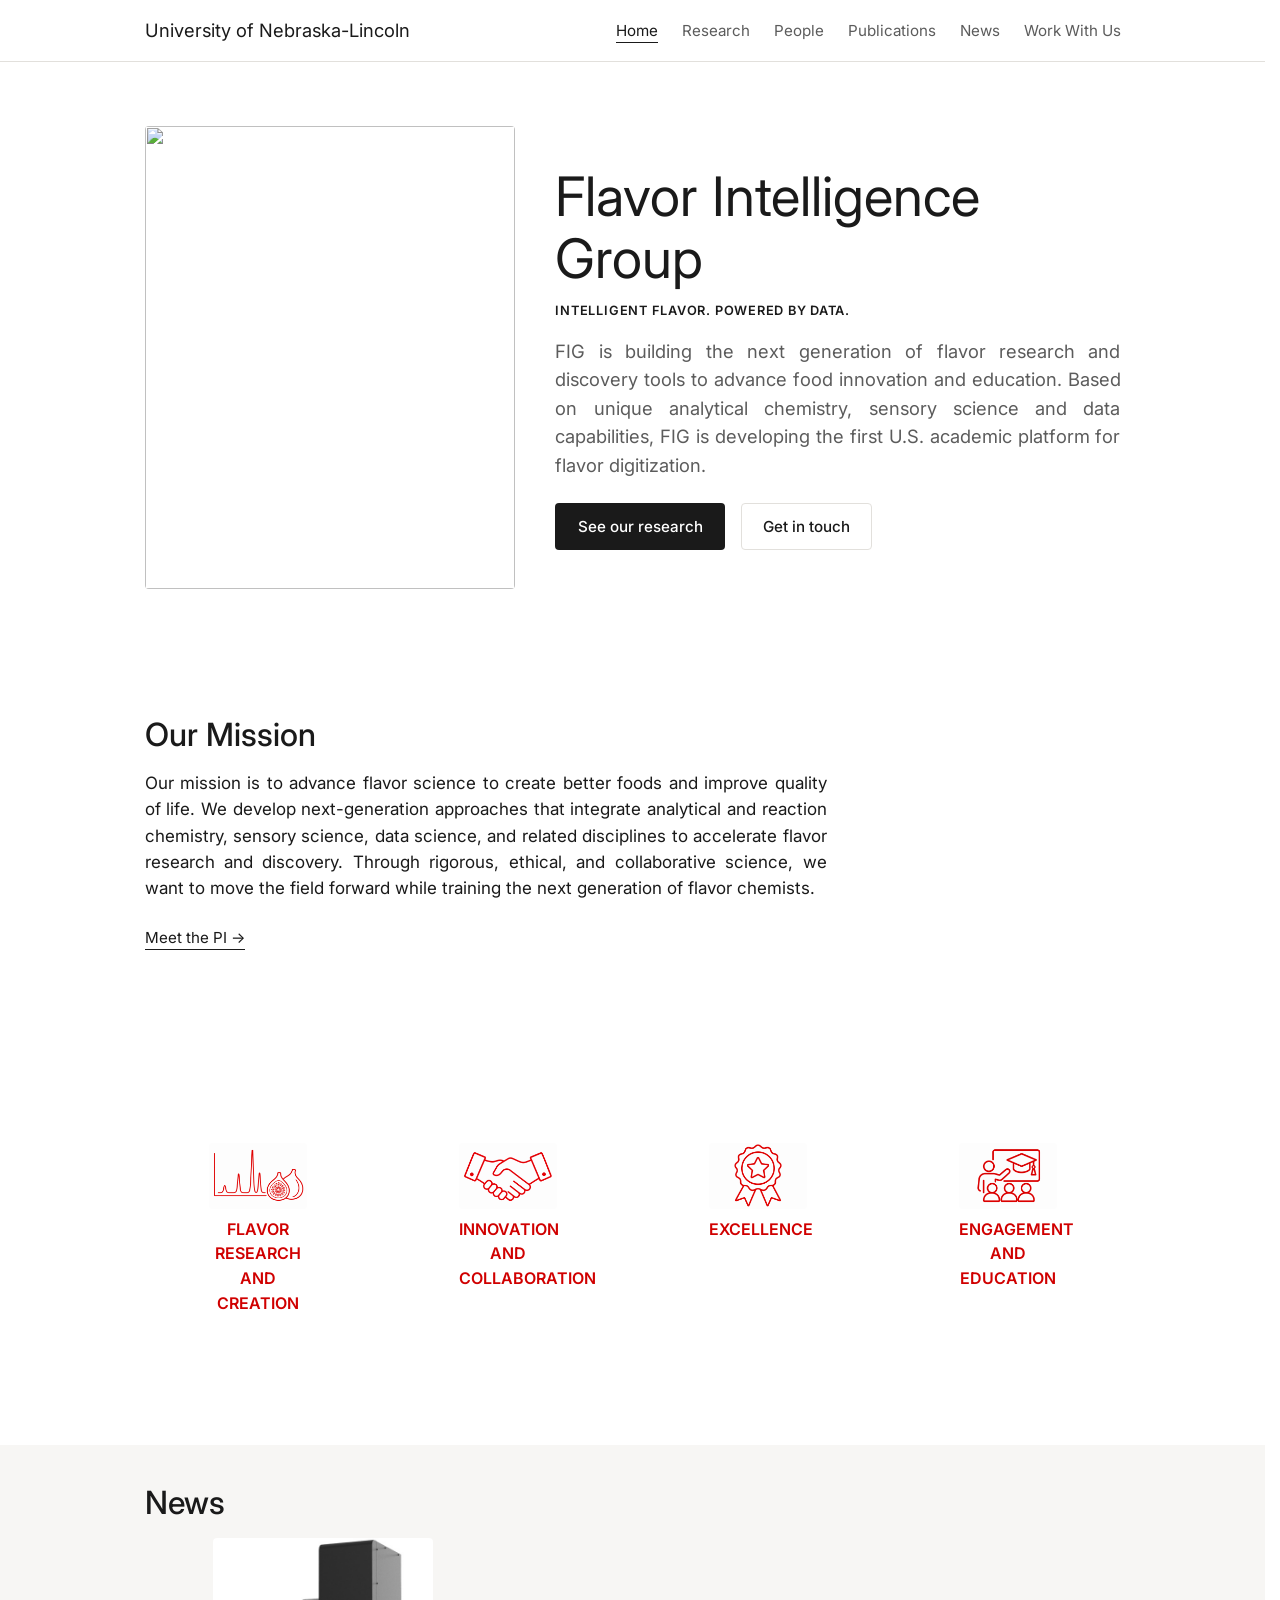
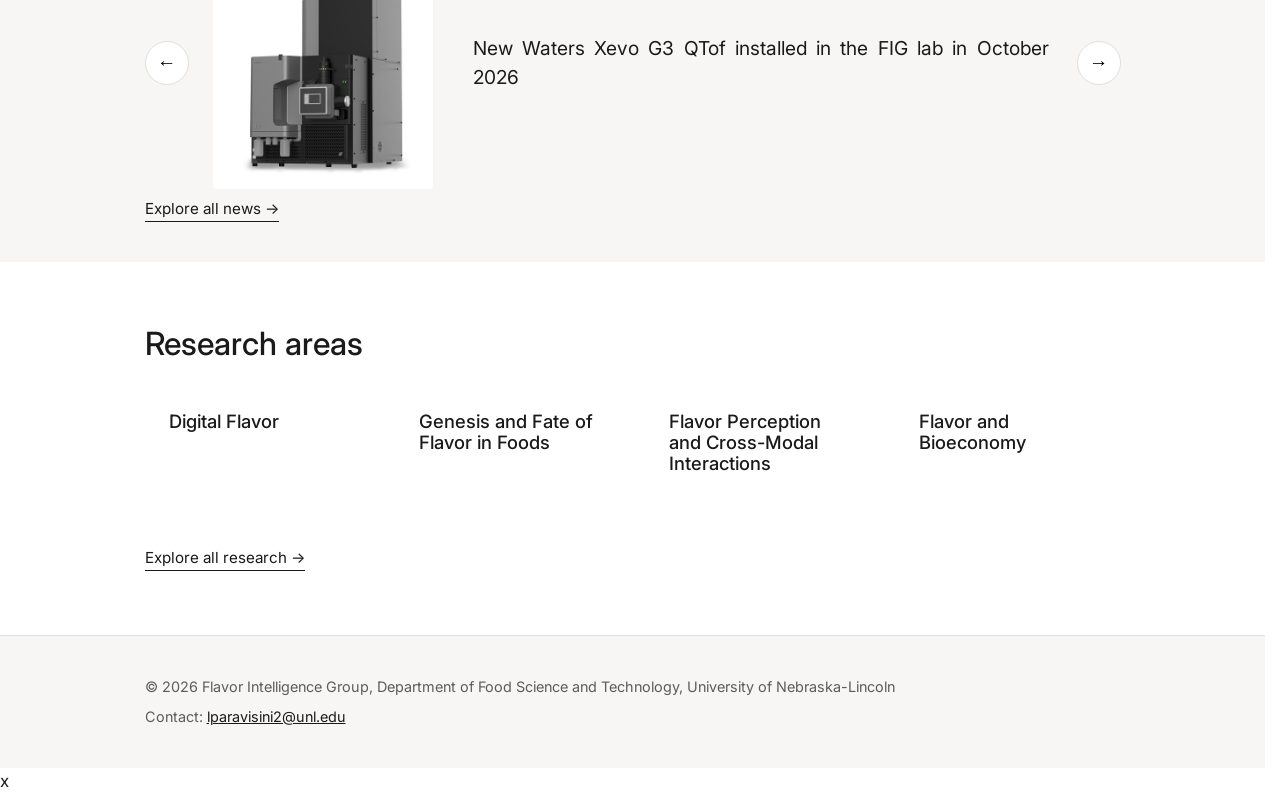
==== commit ef760055: "Fix image paths and update pages" ====
--- a/index.html
+++ b/index.html
@@ -40,7 +40,7 @@
   <section class="hero">
     <div class="wrap hero-inner">
       <div class="hero-visual" aria-hidden="true">
-        <img src="images/fig-banner.png" alt="">
+        <img src="Images/fig-banner.png" alt="">
       </div>
       <div class="hero-content">
         <h1>Flavor Intelligence Group</h1>
@@ -77,11 +77,11 @@
   <section class="section">
     <div class="wrap">
       <div class="card-grid">
-        <figure class="card"><img src="images/flavor-chem.png" alt="chromatogram with a fig picture"><figcaption>FLAVOR RESEARCH AND CREATION</figcaption>
+        <figure class="card"><img src="Images/flavor-chem.png" alt="chromatogram with a fig picture"><figcaption>FLAVOR RESEARCH AND CREATION</figcaption>
 </figure>
-        <figure class="card"><img src="images/innovation-collaboration.png" alt="hands shaking in collaboration"><figcaption>INNOVATION AND COLLABORATION</figcaption></figure>
-        <figure class="card"><img src="images/excellence.png" alt="digital flavor representation"><figcaption>EXCELLENCE</figcaption></figure>
-        <figure class="card"><img src="images/educ-engagement.png" alt="genesis and fate of flavor"><figcaption>ENGAGEMENT AND EDUCATION</figcaption></figure>
+        <figure class="card"><img src="Images/innovation-collaboration.png" alt="hands shaking in collaboration"><figcaption>INNOVATION AND COLLABORATION</figcaption></figure>
+        <figure class="card"><img src="Images/excellence.png" alt="digital flavor representation"><figcaption>EXCELLENCE</figcaption></figure>
+        <figure class="card"><img src="Images/educ-engagement.png" alt="genesis and fate of flavor"><figcaption>ENGAGEMENT AND EDUCATION</figcaption></figure>
       </div>
     </div>
   </section>
@@ -95,15 +95,15 @@
       <div class="news-viewport">
         <div class="news-track">
           <div class="news-item">
-            <img src="images/xevoG3.png" alt="">
+            <img src="Images/xevoG3.png" alt="">
             <p>New Waters Xevo G3 QTof installed in the FIG lab in October 2026</p>
           </div>
           <div class="news-item">
-            <img src="images/grad-hat.png" alt="">
+            <img src="Images/grad-hat.png" alt="">
             <p>FIG welcomes two new PHD students in January 2027</p>
           </div>
           <div class="news-item">
-  <img src="images/nebraska-n.png" alt="">
+  <img src="Images/nebraska-n.png" alt="">
   <p>Dr. Paravisini selected for the 2026-2027 cohort of the  <a href="https://research.unl.edu/proposaldevelopment/rdfp/" target="_blank" rel="noopener">Research Development Fellow Program</a></p>
 </div>
 </div>
--- a/styles.css
+++ b/styles.css
@@ -302,7 +302,7 @@
   background-color: #ffffff;
   background-image:
     linear-gradient(90deg, #ffffff 0%, #ffffff 42%, rgba(255,255,255,0) 60%),
-    url("images/Red-Network-Handshake.png");
+    url("Images/Red-Network-Handshake.png");
   background-repeat: no-repeat;
   background-size: 100% 100%, auto 100%;
   background-position: center, right center;
@@ -311,7 +311,7 @@
 .hero-picture-pubs {
   background-image:
     linear-gradient(90deg, #ffffff 0%, #ffffff 62%, rgba(255,255,255,0) 78%),
-    url("images/Red-Network-Publications.png");
+    url("Images/Red-Network-Publications.png");
   background-size: 100% 100%, auto min(100%, 420px);
   background-position: center, right center;
 }
@@ -320,7 +320,7 @@
   .hero-picture {
     background-image:
       linear-gradient(90deg, rgba(255,255,255,0.88) 0%, rgba(255,255,255,0.7) 100%),
-      url("images/Red-Network-Handshake.png");
+      url("Images/Red-Network-Handshake.png");
     background-size: 100% 100%, cover;
     background-position: center, center;
   }
@@ -328,7 +328,7 @@
   .hero-picture-pubs {
     background-image:
       linear-gradient(90deg, rgba(255,255,255,0.95) 0%, rgba(255,255,255,0.8) 100%),
-      url("images/Red-Network-Publications.png");
+      url("Images/Red-Network-Publications.png");
     background-size: 100% 100%, auto min(100%, 300px);
     background-position: center, right center;
   }
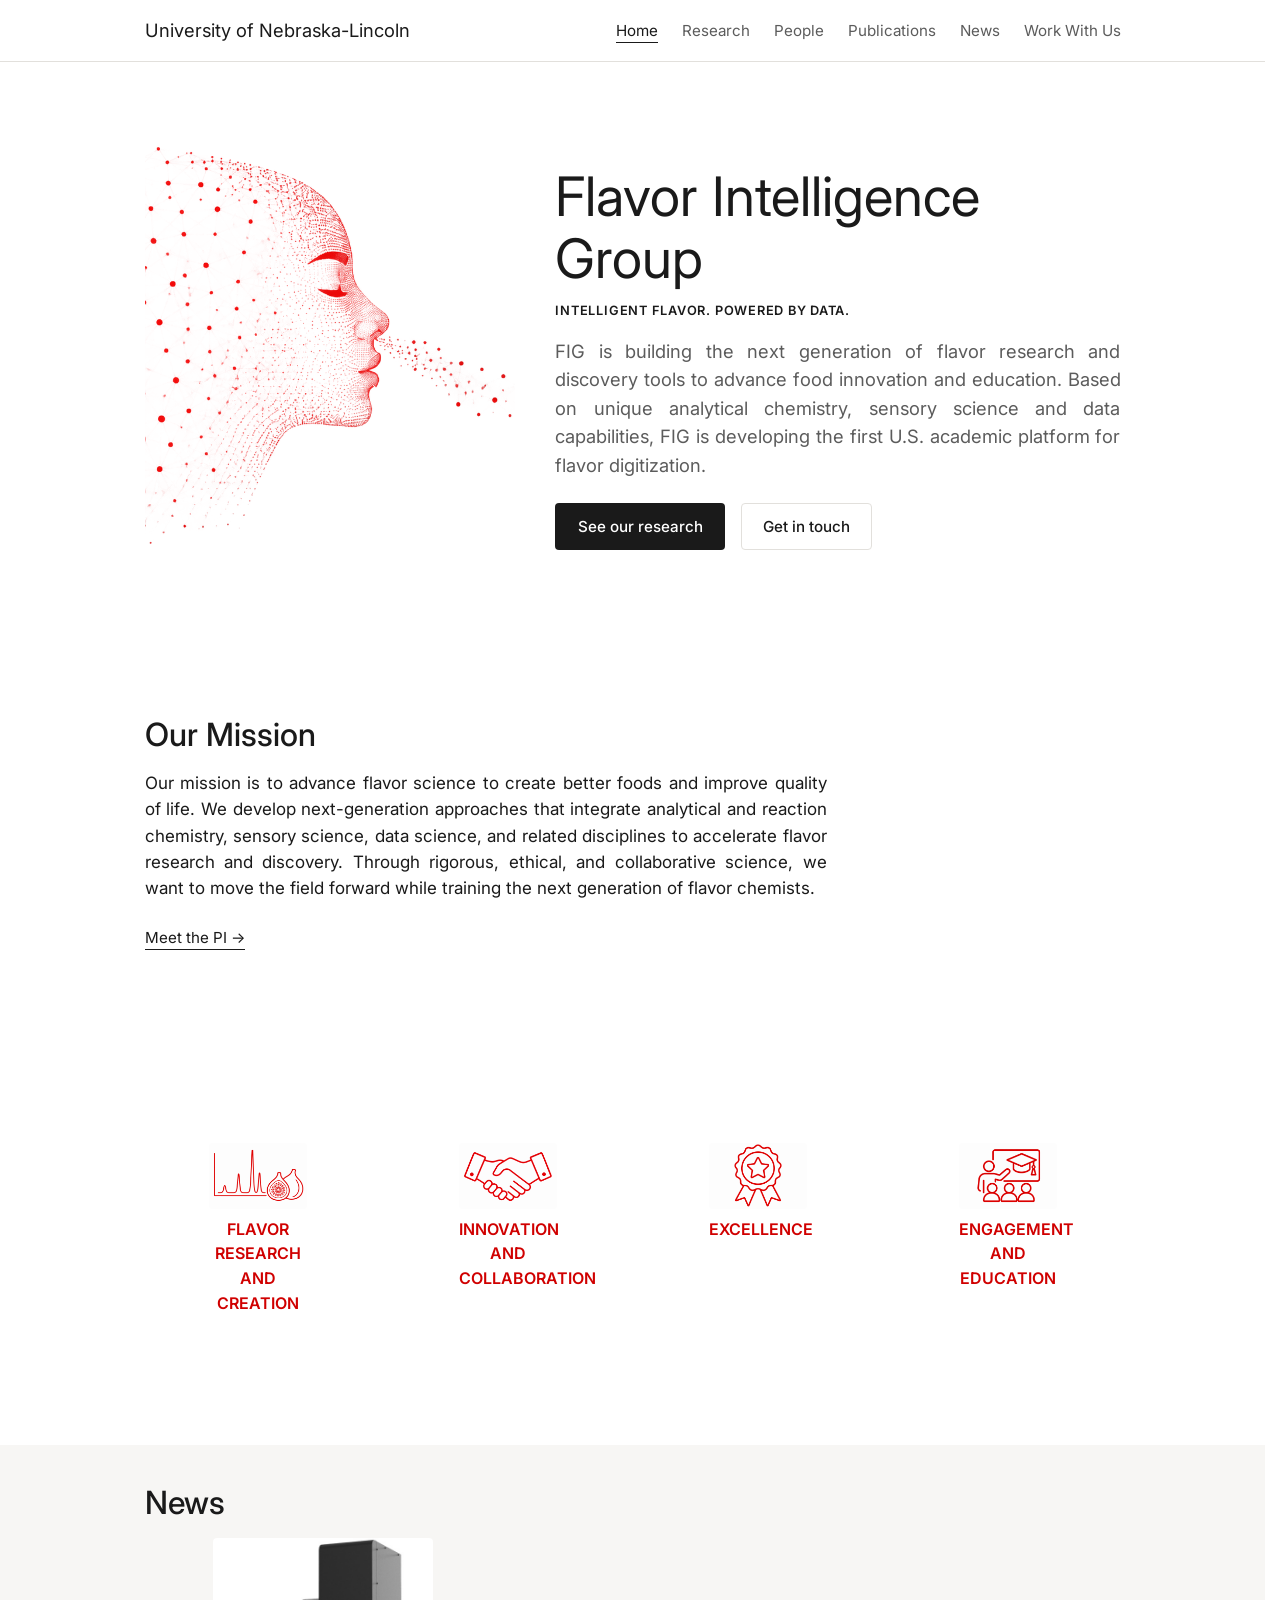
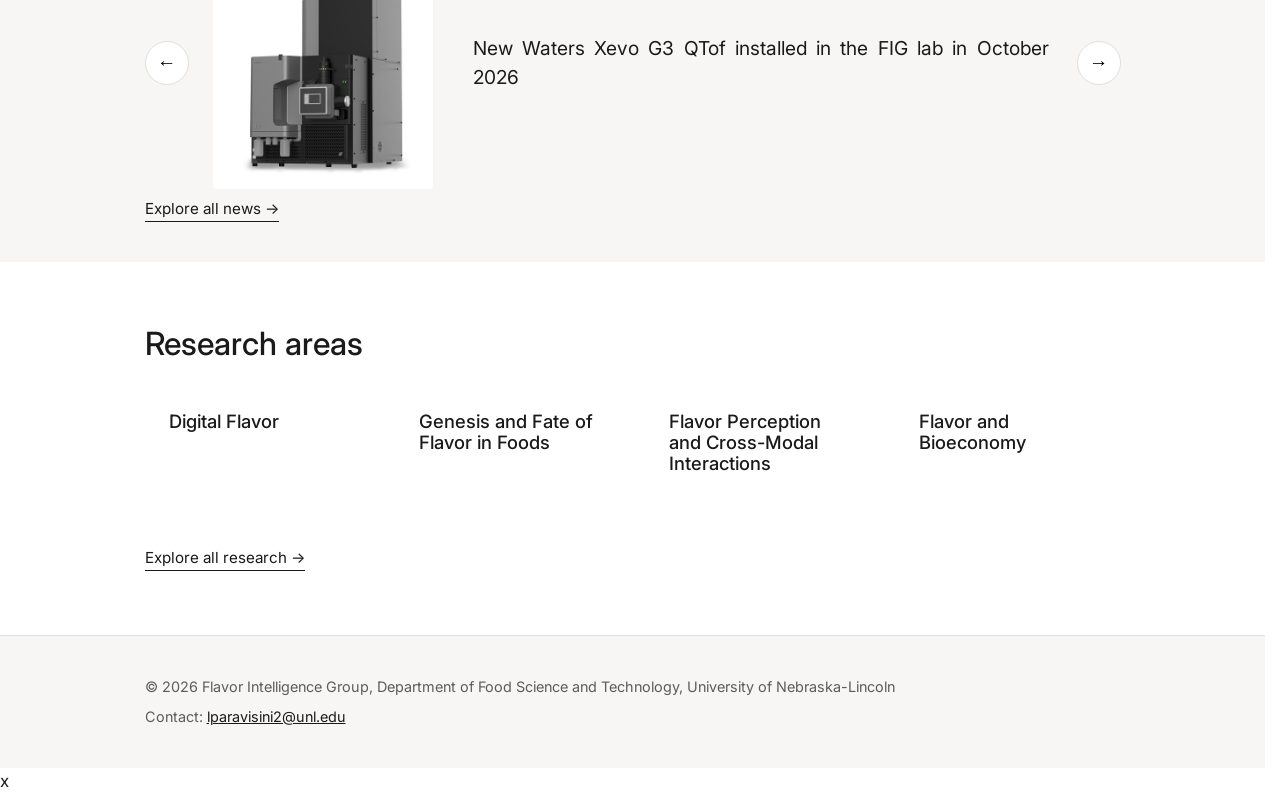
==== commit 4437af71: "what you changed" ====
--- a/index.html
+++ b/index.html
@@ -40,7 +40,7 @@
   <section class="hero">
     <div class="wrap hero-inner">
       <div class="hero-visual" aria-hidden="true">
-        <img src="Images/fig-banner.png" alt="">
+        <img src="Images/FIG-banner.png" alt="">
       </div>
       <div class="hero-content">
         <h1>Flavor Intelligence Group</h1>
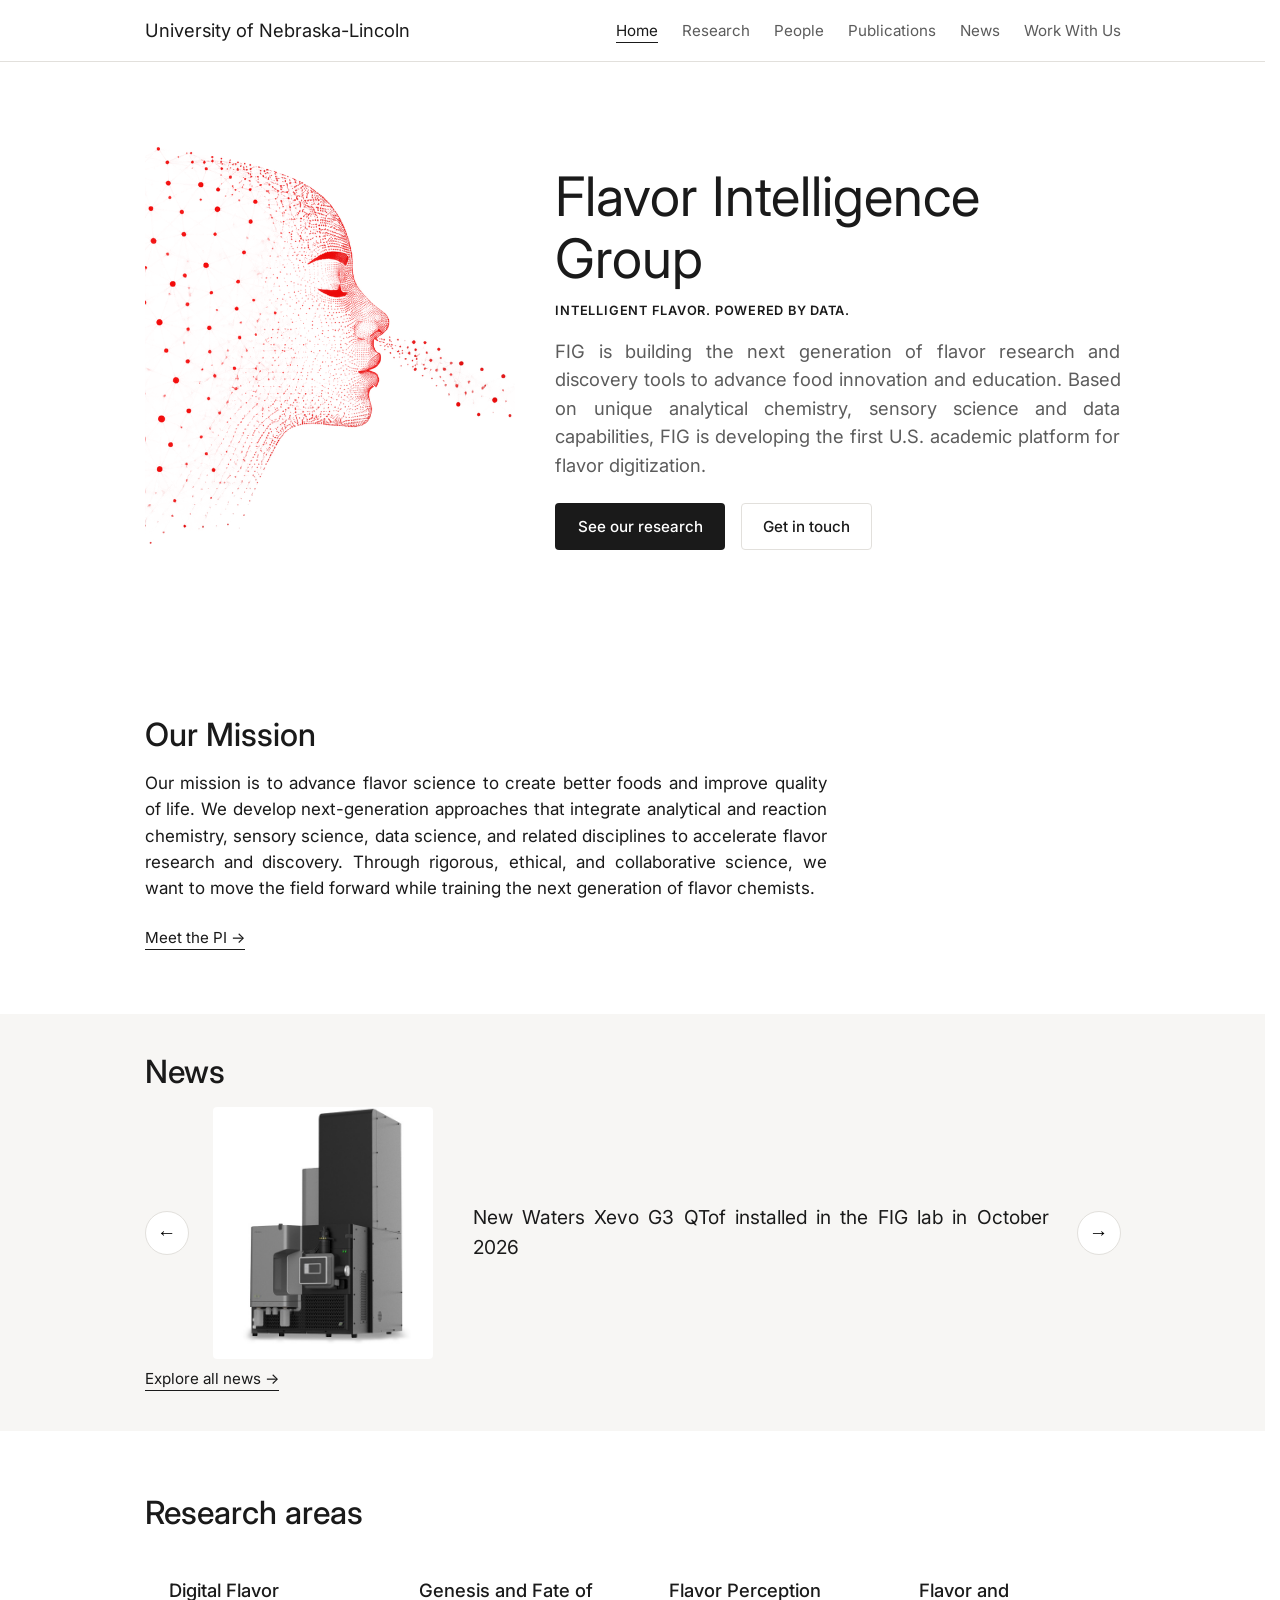
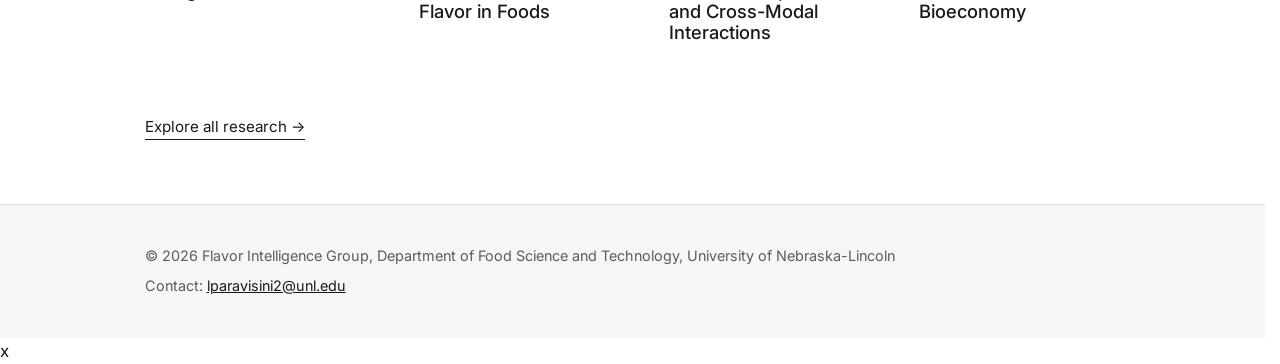
==== commit d46d432e: "Update homepage" ====
--- a/index.html
+++ b/index.html
@@ -73,18 +73,7 @@
     </div>
   </section>
 
-  <!-- ============ COLLABORATION IMAGE ROW ============ -->
-  <section class="section">
-    <div class="wrap">
-      <div class="card-grid">
-        <figure class="card"><img src="Images/flavor-chem.png" alt="chromatogram with a fig picture"><figcaption>FLAVOR RESEARCH AND CREATION</figcaption>
-</figure>
-        <figure class="card"><img src="Images/innovation-collaboration.png" alt="hands shaking in collaboration"><figcaption>INNOVATION AND COLLABORATION</figcaption></figure>
-        <figure class="card"><img src="Images/excellence.png" alt="digital flavor representation"><figcaption>EXCELLENCE</figcaption></figure>
-        <figure class="card"><img src="Images/educ-engagement.png" alt="genesis and fate of flavor"><figcaption>ENGAGEMENT AND EDUCATION</figcaption></figure>
-      </div>
-    </div>
-  </section>
+
  <!-- ============ NEWS ============ -->
 <section class="news-banner" aria-label="Lab news">
   <div class="wrap">
--- a/styles.css
+++ b/styles.css
@@ -758,3 +758,125 @@
     grid-template-columns: 1fr;
   }
 }
+/* ---------------------------------------------------------
+   Mobile fixes
+   --------------------------------------------------------- */
+@media (max-width: 700px) {
+  .wrap {
+    max-width: 100%;
+  }
+
+  p {
+    text-align: left;
+  }
+
+  .site-nav ul {
+    gap: 0.5rem 1.25rem;
+  }
+
+  h1 {
+    font-size: 2rem;
+  }
+}
+/* Floating contact box */
+.float-contact {
+  position: fixed;
+  right: 1.5rem;
+  bottom: 1.5rem;
+  z-index: 50;
+  width: 300px;
+  padding: 1.25rem;
+  background: var(--color-bg);
+  border: 1px solid var(--color-border);
+  border-radius: var(--radius);
+  box-shadow: 0 8px 24px rgba(0, 0, 0, 0.12);
+}
+
+.float-contact h2 {
+  font-size: 1.1rem;
+  margin: 0 1.5rem 0.5rem 0;
+}
+
+.float-contact p {
+  max-width: none;
+  text-align: left;
+  font-size: 0.9rem;
+  margin-bottom: 0.75rem;
+}
+
+.float-contact-email {
+  display: flex;
+  flex-direction: column;
+  align-items: flex-start;
+  gap: 0.5rem;
+  font-size: 0.9rem;
+}
+
+.float-contact-copy {
+  padding: 0.4em 0.9em;
+  border: 1px solid var(--color-border);
+  border-radius: var(--radius);
+  background: var(--color-bg-alt);
+  font: inherit;
+  cursor: pointer;
+}
+
+.float-contact-copy:hover { background: var(--color-border); }
+
+.float-contact-close {
+  position: absolute;
+  top: 0.5rem;
+  right: 0.75rem;
+  border: 0;
+  background: none;
+  font-size: 1.4rem;
+  line-height: 1;
+  color: var(--color-text-muted);
+  cursor: pointer;
+}
+
+@media (max-width: 700px) {
+  .float-contact {
+    left: 1rem;
+    right: 1rem;
+    bottom: 1rem;
+    width: auto;
+    padding: 1rem;
+  }
+  .float-contact p { display: none; }
+}
+
+@media (max-width: 700px) {
+  .news-carousel {
+    flex-wrap: wrap;
+    gap: 1rem 0.5rem;
+  }
+
+  .news-viewport {
+    flex: 1 1 100%;
+    order: 1;
+    min-width: 0;
+  }
+
+  .news-arrow {
+    order: 2;
+    width: 40px;
+    height: 40px;
+  }
+
+  .news-item {
+    flex-direction: column;
+    align-items: flex-start;
+    gap: 1rem;
+  }
+
+  .news-item img {
+    width: 100%;
+    max-width: 220px;
+  }
+
+  .news-item p {
+    font-size: 1.1rem;
+    text-align: left;
+  }
+}
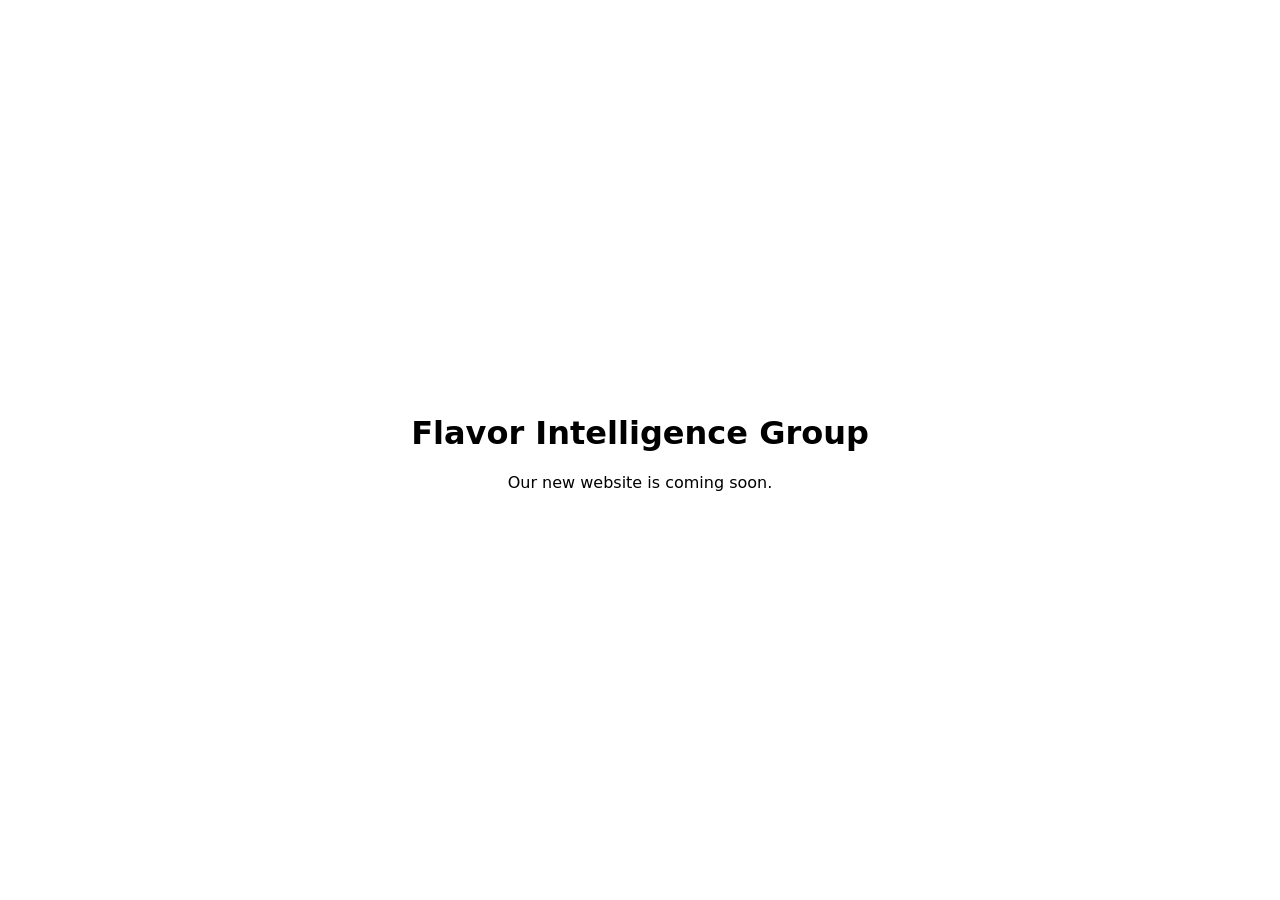
==== commit 1457ed28: "coming soon page" ====
--- a/index.html
+++ b/index.html
@@ -1,164 +1,17 @@
 <!doctype html>
 <html lang="en">
 <head>
-<meta charset="utf-8">
-<meta name="viewport" content="width=device-width, initial-scale=1">
-<title>Flavor Intelligence Group — UNL</title>
-<meta name="description" content="The Flavor Intelligence Group (FIG) at the University of Nebraska-Lincoln studies the chemistry and perception of flavor.">
-<link rel="preconnect" href="https://fonts.googleapis.com">
-<link rel="preconnect" href="https://fonts.gstatic.com" crossorigin>
-<link href="https://fonts.googleapis.com/css2?family=Fraunces:opsz,wght@9..144,400;9..144,500;9..144,600&family=Inter:wght@400;500;600&display=swap" rel="stylesheet">
-<link rel="stylesheet" href="styles.css">
+  <meta charset="utf-8">
+  <meta name="viewport" content="width=device-width, initial-scale=1">
+  <title>Flavor Intelligence Group</title>
+  <style>
+    body { font-family: system-ui, sans-serif; display: grid; place-items: center; min-height: 100vh; margin: 0; text-align: center; }
+  </style>
 </head>
 <body>
-
-<a class="skip-link" href="#main">Skip to main content</a>
-
-
-<header class="site-header">
-  <div class="wrap header-inner">
-    <a class="wordmark" href="index.html">
-      <span class="wordmark-full">University of Nebraska-Lincoln</span>
-      <span class="wordmark-short">UNL</span>
-    </a>
-    <nav class="site-nav" aria-label="Primary">
-      <ul>
-        <li><a href="index.html" aria-current="page">Home</a></li>
-        <li><a href="research.html">Research</a></li>
-        <li><a href="people.html">People</a></li>
-        <li><a href="publications.html">Publications</a></li>
-        <li><a href="news.html">News</a></li>
-        <li><a href="work-with-us.html">Work With Us</a></li>
-      </ul>
-    </nav>
+  <div>
+    <h1>Flavor Intelligence Group</h1>
+    <p>Our new website is coming soon.</p>
   </div>
-</header>
-
-<main id="main">
-
-  <!-- ============ HERO ============ -->
-  <section class="hero">
-    <div class="wrap hero-inner">
-      <div class="hero-visual" aria-hidden="true">
-        <img src="Images/FIG-banner.png" alt="">
-      </div>
-      <div class="hero-content">
-        <h1>Flavor Intelligence Group</h1>
-        <p class="hero-tagline">Intelligent flavor. Powered by data.</p>
-        <p class="hero-lede">
-          FIG is building the next generation of flavor research and
-          discovery tools to advance food innovation and education. Based
-          on unique analytical chemistry, sensory science and data
-          capabilities, FIG is developing the first U.S. academic platform
-          for flavor digitization.
-        </p>
-        <div class="hero-actions">
-          <a class="button button-primary" href="research.html">See our research</a>
-          <a class="button button-ghost" href="mailto:lparavisini2@unl.edu">Get in touch</a>
-        </div>
-      </div>
-    </div>
-  </section>
-
-       <!-- ============ Mission ============ -->
-  <section class="section intro">
-    <div class="wrap intro-grid">
-      <div class="intro-text">
-        <h2>Our Mission</h2>
-        <p>
-          Our mission is to advance flavor science to create better foods and improve quality of life. We develop next-generation approaches that integrate analytical and reaction chemistry, sensory science, data science, and related disciplines to accelerate flavor research and discovery. Through rigorous, ethical, and collaborative science, we want to move the field forward while training the next generation of flavor chemists.
-        </p>
-        <a class="text-link" href="people.html">Meet the PI →</a>
-      </div>
-    </div>
-  </section>
-
-
- <!-- ============ NEWS ============ -->
-<section class="news-banner" aria-label="Lab news">
-  <div class="wrap">
-    <h2 class="news-title">News</h2>
-    <div class="news-carousel">
-      <button type="button" class="news-arrow news-arrow-prev" aria-label="Previous news item">&larr;</button>
-
-      <div class="news-viewport">
-        <div class="news-track">
-          <div class="news-item">
-            <img src="Images/xevoG3.png" alt="">
-            <p>New Waters Xevo G3 QTof installed in the FIG lab in October 2026</p>
-          </div>
-          <div class="news-item">
-            <img src="Images/grad-hat.png" alt="">
-            <p>FIG welcomes two new PHD students in January 2027</p>
-          </div>
-          <div class="news-item">
-  <img src="Images/nebraska-n.png" alt="">
-  <p>Dr. Paravisini selected for the 2026-2027 cohort of the  <a href="https://research.unl.edu/proposaldevelopment/rdfp/" target="_blank" rel="noopener">Research Development Fellow Program</a></p>
-</div>
-</div>
-      </div>
-      <button type="button" class="news-arrow news-arrow-next" aria-label="Next news item">&rarr;</button>
-    </div>
-    <a class="text-link" href="news.html">Explore all news →</a>
-  </div>
-</section>
- <!-- ============ RESEARCH AREAS ============ -->
-  <section class="section research-teaser">
-    <div class="wrap">
-      <h2>Research areas</h2>
-      <div class="card-grid">
-        <article class="card">
-          <h3>Digital Flavor</h3>
-        </article>
-        <article class="card">
-          <h3>Genesis and Fate of Flavor in Foods</h3>
-
-        </article>
-        <article class="card">
-          <h3>Flavor Perception and Cross-Modal Interactions</h3>
-        </article>
-          <article class="card">
-          <h3>Flavor and Bioeconomy</h3>
-
-        </article>
-      </div>
-      <a class="text-link" href="research.html">Explore all research →</a>
-    </div>
-  </section>
-
-</main>
-
-<footer class="site-footer">
-  <div class="wrap footer-inner">
-    <p class="footer-title">&copy; 2026 Flavor Intelligence Group, Department of Food Science and Technology, University of Nebraska-Lincoln</p>
-    <p class="footer-title">Contact: <a href="mailto:lparavisini2@unl.edu">lparavisini2@unl.edu</a></p>
-  </div>
-</footer>
-<script>
-document.addEventListener("DOMContentLoaded", function () {
-  var track = document.querySelector(".news-track");
-  var items = document.querySelectorAll(".news-item");
-  var prevBtn = document.querySelector(".news-arrow-prev");
-  var nextBtn = document.querySelector(".news-arrow-next");
-
-  if (!track || !prevBtn || !nextBtn) return;
-
-  var index = 0;
-
-  function update() {
-    track.style.transform = "translateX(-" + (index * 100) + "%)";
-  }
-
-  nextBtn.addEventListener("click", function () {
-    index = (index + 1) % items.length;
-    update();
-  });
-
-  prevBtn.addEventListener("click", function () {
-    index = (index - 1 + items.length) % items.length;
-    update();
-  });
-});
-</script>x
 </body>
-</html>
+</html>
